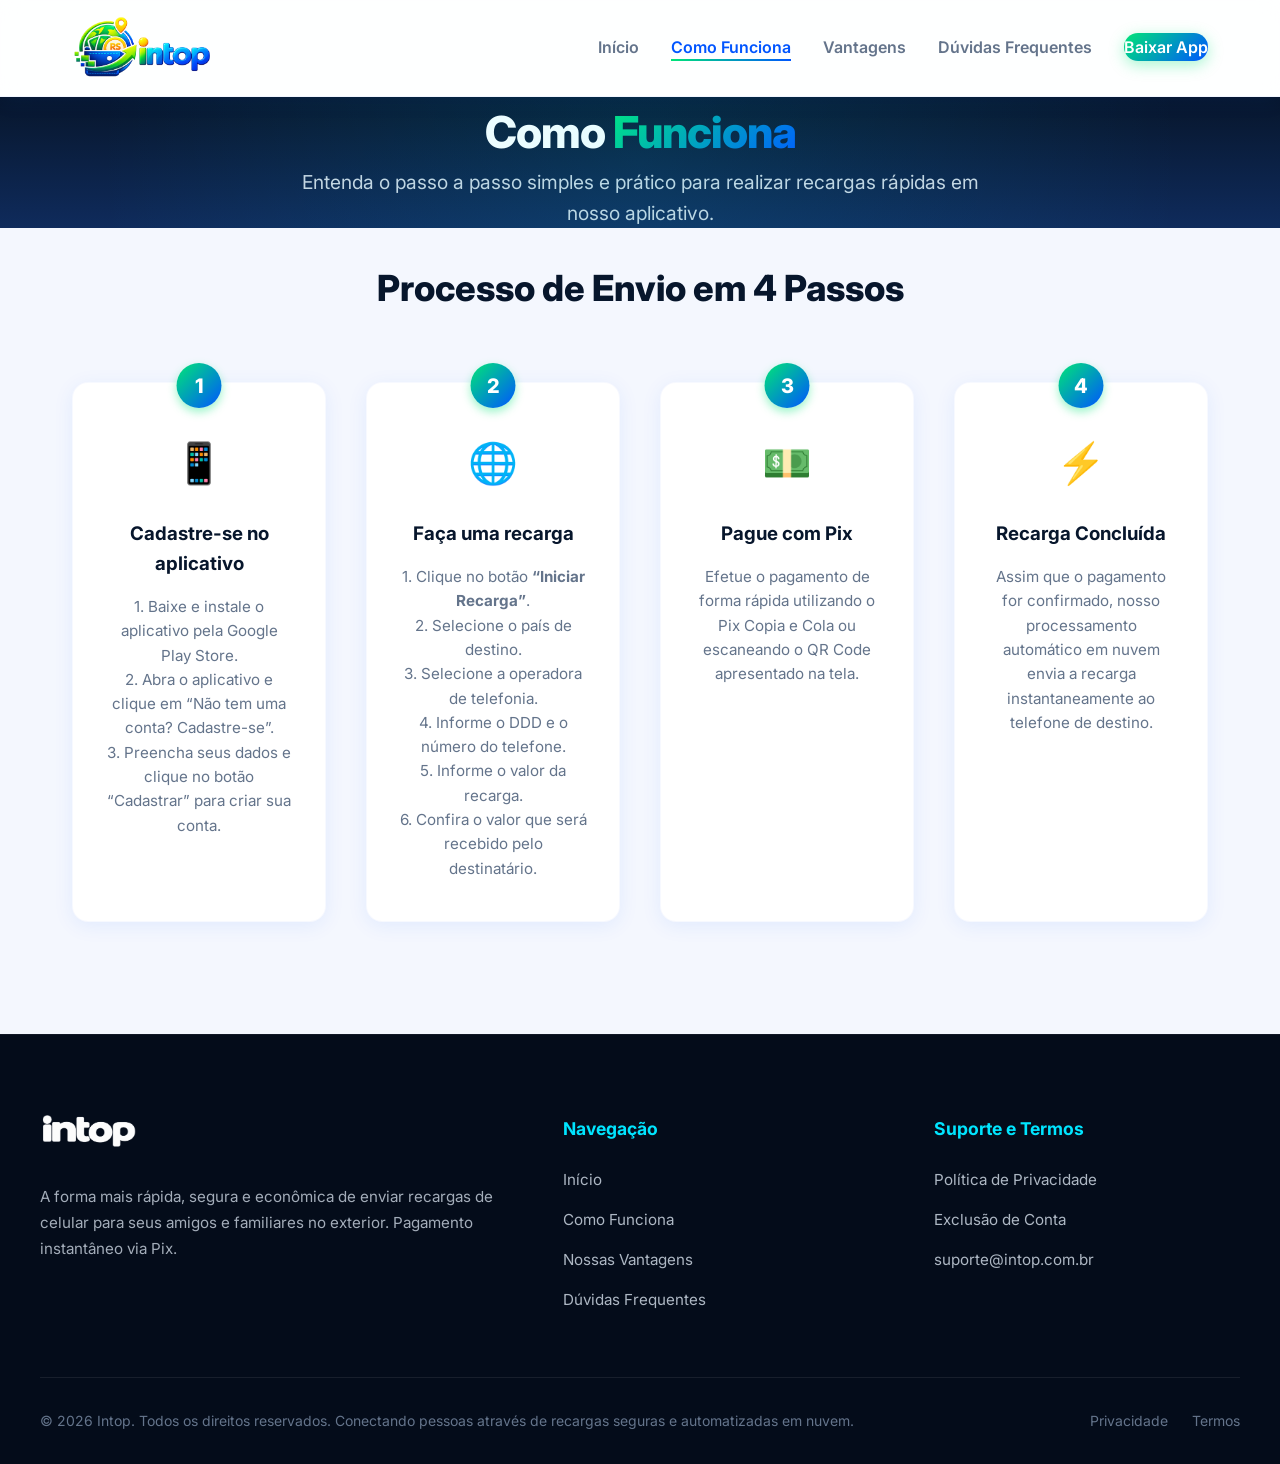
==== como-funciona.html @ 8383622d "Add files via upload" ====
<!DOCTYPE html>
<html lang="pt-BR">
<head>
    <meta charset="UTF-8">
    <meta name="viewport" content="width=device-width, initial-scale=1.0">
    <title>Intop - Como Funciona</title>
    <link rel="stylesheet" href="style.css">
    <!-- Fonts -->
    <link rel="preconnect" href="https://fonts.googleapis.com">
    <link rel="preconnect" href="https://fonts.gstatic.com" crossorigin>
    <link href="https://fonts.googleapis.com/css2?family=Inter:wght@400;500;600;700;800&display=swap" rel="stylesheet">
</head>
<body>
    <header>
        <nav class="nav-container">
            <a href="index.html" class="logo">
                <!-- Wordmark image template with text fallback -->
                <img src="logotxt.png" alt="Intop" class="logo-img" onerror="this.style.display='none'; this.nextElementSibling.style.display='inline-block';"><span class="logo-fallback" style="display:none;">Intop<span style="color:var(--accent-green);">.</span></span>
            </a>
            <ul class="nav-links">
                <li><a href="index.html">Início</a></li>
                <li><a href="como-funciona.html" class='active'>Como Funciona</a></li>
                <!--li><a href="simulador.html">Simulador</a></li-->
                <li><a href="vantagens.html">Vantagens</a></li>
                <li><a href="duvidas-frequentes.html">Dúvidas Frequentes</a></li>
                <li><a href="#baixar" class="btn-download">Baixar App</a></li>
            </ul>
            <button class="hamburger" aria-label="Menu">&#9776;</button>
        </nav>
        <!-- Mobile Nav Drawer -->
        <div class="mobile-nav">
            <div class="mobile-links">
                <a href="index.html">Início</a>
                <a href="como-funciona.html" class='active'>Como Funciona</a>
                <!--a href="simulador.html">Simulador</a-->
                <a href="vantagens.html">Vantagens</a>
                <a href="duvidas-frequentes.html">Dúvidas Frequentes</a>
                <a href="#baixar" class="btn-download" style="margin-top: 1rem;">Baixar App</a>
            </div>
        </div>
    </header>

    
    <!-- Page Banner -->
    <section class="page-banner">
        <h1>Como <span>Funciona</span></h1>
        <p>Entenda o passo a passo simples e prático para realizar recargas rápidas em nosso aplicativo.</p>
    </section>

    <!-- Steps Section -->
    <section class="section-container">
        <h2 style="text-align: center; font-size: 2.25rem; color: var(--dark); margin-bottom: 4rem; font-weight: 800;">Processo de Envio em 4 Passos</h2>
        <div class="steps-grid">
            
            <div class="step-card">
                <div class="step-num">1</div>
                <div class="step-icon">📱</div>
                <h3>Cadastre-se no aplicativo</h3>
                <p>1. Baixe e instale o aplicativo pela Google Play Store.<br>
                    2. Abra o aplicativo e clique em “Não tem uma conta? Cadastre-se”.<br>
                    3. Preencha seus dados e clique no botão “Cadastrar” para criar sua conta.
                    </p>
            </div>
            <div class="step-card">
                <div class="step-num">2</div>
                <div class="step-icon">🌐</div>
                <h3>Faça uma recarga</h3>
                <p>
                1. Clique no botão <strong>“Iniciar Recarga”</strong>.<br>
                2. Selecione o país de destino.<br>
                3. Selecione a operadora de telefonia.<br>
                4. Informe o DDD e o número do telefone.<br>
                5. Informe o valor da recarga.<br>
                6. Confira o valor que será recebido pelo destinatário.
                </p>

            </div>
            <div class="step-card">
                <div class="step-num">3</div>
                <div class="step-icon">💵</div>
                <h3>Pague com Pix</h3>
                <p>Efetue o pagamento de forma rápida utilizando o Pix Copia e Cola ou escaneando o QR Code apresentado na tela.</p>
            </div>
            <div class="step-card">
                <div class="step-num">4</div>
                <div class="step-icon">⚡</div>
                <h3>Recarga Concluída</h3>
                <p>Assim que o pagamento for confirmado, nosso processamento automático em nuvem envia a recarga instantaneamente ao telefone de destino.</p>
            </div>
        </div>
        
        <div style="text-align: center; margin-top: 5rem;">
            <!--a href="simulador.html" class="btn-primary">Faça uma Simulação Agora</a-->
        </div>
    </section>


    <!-- Footer -->
    <footer>
        <div class="footer-container">
            <div class="footer-about">
                <h3>
                    <img src="logo-text.png" alt="Intop" class="logo-img" style="height: 32px; filter: brightness(0) invert(1);" onerror="this.style.display='none'; this.nextElementSibling.style.display='inline-block';"><span class="logo-fallback" style="display:none;">Intop<span style="color:var(--accent-green);">.</span></span>
                </h3>
                <p>A forma mais rápida, segura e econômica de enviar recargas de celular para seus amigos e familiares no exterior. Pagamento instantâneo via Pix.</p>
            </div>
            <div class="footer-links">
                <h4>Navegação</h4>
                <ul>
                    <li><a href="index.html">Início</a></li>
                    <li><a href="como-funciona.html">Como Funciona</a></li>
                    <!--li><a href="simulador.html">Simulador de Recargas</a></li-->
                    <li><a href="vantagens.html">Nossas Vantagens</a></li>
                    <li><a href="duvidas-frequentes.html">Dúvidas Frequentes</a></li>
                </ul>
            </div>
            <div class="footer-links">
                <h4>Suporte e Termos</h4>
                <ul>
                    <li><a href="https://admin.intop.com.br/privacy.html" target="_blank">Política de Privacidade</a></li>
                    <li><a href="https://admin.intop.com.br/delete-account.html" target="_blank">Exclusão de Conta</a></li>
                    <li><a href="mailto:suporte@intop.com.br">suporte@intop.com.br</a></li>
                </ul>
            </div>
        </div>
        <div class="footer-bottom">
            <p>&copy; 2026 Intop. Todos os direitos reservados. Conectando pessoas através de recargas seguras e automatizadas em nuvem.</p>
            <div class="footer-bottom-links">
                <a href="https://admin.intop.com.br/privacy.html" target="_blank">Privacidade</a>
                <a href="https://admin.intop.com.br/delete-account.html" target="_blank">Termos</a>
            </div>
        </div>
    </footer>
    <script src="script.js"></script>
</body>
</html>
---- style.css ----
/* CSS Reset and Variables */
:root {
    /* Brand Official Colors from Logo & Wordmark */
    --primary-blue: #0055FF;         /* Royal Blue from logo text */
    --accent-cyan: #00E5FF;          /* Bright Cyan/Teal from logo text */
    --accent-green: #00E676;         /* Lime Green from logo text and icon */
    --accent-gold: #FFD600;          /* Yellow from coin/pin */
    
    --primary: var(--primary-blue);
    --primary-light: #2979FF;
    --accent: var(--accent-green);
    --accent-hover: #00c853;
    
    --dark: #07162c;                 /* Deep Navy/Black from logo dark parts */
    --light: #f4f7fe;                /* Fresh light ice-blue background */
    --white: #ffffff;
    --gray: #64748b;
    --gray-light: #cbd5e1;
    
    /* Dynamic Gradients */
    --gradient-brand: linear-gradient(135deg, var(--accent-green) 0%, var(--primary-blue) 100%);
    --gradient-blue: linear-gradient(135deg, var(--primary-blue) 0%, #0091ff 100%);
    --gradient-green: linear-gradient(135deg, var(--accent-green) 0%, #00b0ff 100%);
    --gradient-dark: linear-gradient(180deg, #07162c 0%, #0f2b5c 100%);
    --gradient-glow: 0 0 20px rgba(0, 230, 118, 0.4);
    
    --font-sans: 'Inter', -apple-system, BlinkMacSystemFont, "Segoe UI", Roboto, sans-serif;
    --transition: all 0.3s cubic-bezier(0.4, 0, 0.2, 1);
    --shadow: 0 4px 20px rgba(0, 85, 255, 0.08);
    --shadow-lg: 0 10px 30px rgba(0, 85, 255, 0.15);
    --border-radius: 16px;
}

* {
    margin: 0;
    padding: 0;
    box-sizing: border-box;
}

body {
    font-family: var(--font-sans);
    background-color: var(--light);
    color: var(--dark);
    line-height: 1.6;
    overflow-x: hidden;
}

a {
    text-decoration: none;
    color: inherit;
}

ul {
    list-style: none;
}

/* Header & Navigation */
header {
    background-color: rgba(255, 255, 255, 0.9);
    backdrop-filter: blur(10px);
    box-shadow: var(--shadow);
    position: sticky;
    top: 0;
    z-index: 1000;
    border-bottom: 1px solid rgba(0, 85, 255, 0.05);
}

.nav-container {
    max-width: 1200px;
    margin: 0 auto;
    padding: 0.8rem 2rem;
    display: flex;
    justify-content: space-between;
    align-items: center;
}

.logo {
    font-size: 1.85rem;
    font-weight: 800;
    color: var(--primary-blue);
    display: flex;
    align-items: center;
    gap: 0;
    text-shadow: 1px 1px 0px rgba(255,255,255,0.8);
}

.logo-img {
    height: 70px;
    width: auto;
    object-fit: contain;
}

.logo-img-fone {
    height: 70px;
    width: auto;
    object-fit: contain;
}

.logo-fallback {
    font-weight: 800;
}

.nav-links {
    display: flex;
    align-items: center;
    gap: 2rem;
}

.nav-links a {
    font-weight: 600;
    color: var(--gray);
    transition: var(--transition);
    position: relative;
    padding: 0.25rem 0;
}

.nav-links a::after {
    content: '';
    position: absolute;
    bottom: 0;
    left: 0;
    width: 0;
    height: 2px;
    background: var(--gradient-brand);
    transition: var(--transition);
}

.nav-links a:hover::after, .nav-links a.active::after {
    width: 100%;
}

.nav-links a:hover, .nav-links a.active {
    color: var(--primary-blue);
}

.btn-download {
    background: var(--gradient-brand);
    color: var(--white) !important;
    padding: 0.7rem 1.8rem;
    border-radius: 9999px;
    font-weight: 700;
    box-shadow: 0 4px 15px rgba(0, 230, 118, 0.35);
    transition: var(--transition);
}

.btn-download:hover {
    transform: translateY(-2px);
    box-shadow: 0 6px 20px rgba(0, 230, 118, 0.5);
}

.hamburger {
    display: none;
    font-size: 1.5rem;
    background: none;
    border: none;
    color: var(--dark);
    cursor: pointer;
}

/* Mobile Nav Drawer */
.mobile-nav {
    display: none;
    background-color: var(--white);
    border-top: 1px solid var(--gray-light);
    padding: 1.5rem;
    position: absolute;
    width: 100%;
    left: 0;
    box-shadow: var(--shadow-lg);
}

.mobile-links {
    display: flex;
    flex-direction: column;
    gap: 1.25rem;
}

.mobile-links a {
    font-weight: 600;
    color: var(--gray);
}

.mobile-links a.active {
    color: var(--primary-blue);
}

/* Page Banner (Multi-page header) */
.page-banner {
    background: var(--gradient-dark);
    color: var(--white);
    text-align: center;
    padding: 0rem 1rem;
    position: relative;
    overflow: hidden;
}

.page-banner::before {
    content: '';
    position: absolute;
    top: -50%;
    left: -20%;
    width: 140%;
    height: 200%;
    background: radial-gradient(circle, rgba(0,229,255,0.1) 0%, transparent 60%);
    pointer-events: none;
}

.page-banner h1 {
    font-size: 2.75rem;
    font-weight: 800;
    margin-bottom: ;
    letter-spacing: -1px;
}

.page-banner h1 span {
    background: var(--gradient-brand);
    -webkit-background-clip: text;
    -webkit-text-fill-color: transparent;
}

.page-banner p {
    font-size: 1.2rem;
    color: var(--gray-light);
    max-width: 700px;
    margin: 0 auto;
}

/* Section Container */
.section-container {
    max-width: 1200px;
    margin: 0 auto;
    padding: 2rem 2rem;
}

/* Hero Section */
.hero {
    display: grid;
    grid-template-columns: 1.2fr 0.8fr;
    gap: 4rem;
    align-items: center;
    min-height: calc(100vh - 80px);
}

.hero-text h1 {
    font-size: 3.5rem;
    font-weight: 800;
    line-height: 1.15;
    color: var(--dark);
    margin-bottom: 1.5rem;
    letter-spacing: -1.5px;
}

.hero-text h1 span {
    background: var(--gradient-brand);
    -webkit-background-clip: text;
    -webkit-text-fill-color: transparent;
}

.hero-text p {
    font-size: 1.2rem;
    color: var(--gray);
    margin-bottom: 2.5rem;
    max-width: 580px;
}

.hero-buttons {
    display: flex;
    gap: 1.5rem;
    flex-wrap: wrap;
}

.btn-store {
    background-color: var(--dark);
    color: var(--white);
    padding: 0.8rem 1.8rem;
    border-radius: var(--border-radius);
    display: flex;
    align-items: center;
    gap: 1rem;
    font-weight: 600;
    font-size: 1rem;
    transition: var(--transition);
    border: 1px solid rgba(255, 255, 255, 0.1);
    box-shadow: var(--shadow);
}

.btn-store:hover {
    transform: translateY(-3px);
    box-shadow: var(--shadow-lg);
    background-color: #12213d;
}

.btn-store svg {
    width: 28px;
    height: 28px;
}

/* Animated Floating Hero Image Container */
.hero-image {
    display: flex;
    justify-content: center;
    align-items: center;
    position: relative;
}

.hero-logo-container {
    position: absolute;
    width: 280px;
    height: 280px;
    z-index: 1;
    display: flex;
    align-items: center;
    justify-content: center;
}

.hero-logo-img {
    max-width: 100%;
    height: auto;
    filter: drop-shadow(0 15px 30px rgba(0, 85, 255, 0.25));
    animation: float 6s ease-in-out infinite;
}

.phone-mockup {
    background-color: var(--dark);
    width: 320px;
    height: 640px;
    border-radius: 40px;
    padding: 12px;
    box-shadow: 0 25px 50px -12px rgba(0, 0, 0, 0.4);
    border: 4px solid #1e293b;
    position: relative;
    z-index: 2;
    opacity: 0.95;
    background: linear-gradient(135deg, #0e1d35 0%, #071122 100%);
}

@keyframes float {
    0%, 100% { transform: translateY(0px) rotate(0deg); }
    50% { transform: translateY(-12px) rotate(1deg); }
}

.phone-screen {
    background-color: #0b1528;
    width: 100%;
    height: 100%;
    border-radius: 32px;
    overflow: hidden;
    display: flex;
    flex-direction: column;
    border: 1px solid rgba(255, 255, 255, 0.05);
}

.phone-header {
    background: var(--gradient-brand);
    color: var(--white);
    padding: 1.5rem 1rem 1rem;
    text-align: center;
    font-weight: 800;
    font-size: 1.25rem;
    letter-spacing: -0.5px;
}

.phone-content {
    padding: 1.5rem;
    flex-grow: 1;
    display: flex;
    flex-direction: column;
    gap: 1.25rem;
    justify-content: center;
}

.mockup-card {
    background-color: rgba(255, 255, 255, 0.05);
    border: 1px solid rgba(255, 255, 255, 0.08);
    border-radius: 12px;
    padding: 1rem;
}

.mockup-title {
    font-size: 0.65rem;
    color: var(--accent-cyan);
    font-weight: 700;
    letter-spacing: 1px;
    margin-bottom: 0.4rem;
}

.mockup-input {
    height: 35px;
    border-radius: 8px;
    background-color: rgba(0, 0, 0, 0.2);
    border: 1px solid rgba(255, 255, 255, 0.05);
}

.mockup-button {
    background: var(--gradient-brand);
    color: var(--white);
    text-align: center;
    padding: 0.85rem;
    border-radius: 12px;
    font-weight: 700;
    font-size: 0.9rem;
    margin-top: 1rem;
    box-shadow: 0 4px 15px rgba(0, 230, 118, 0.3);
}

/* Steps Grid (Como Funciona) */
.steps-grid {
    display: grid;
    grid-template-columns: repeat(auto-fit, minmax(240px, 1fr));
    gap: 2.5rem;
}

.step-card {
    background: var(--white);
    padding: 3rem 2rem 2.5rem;
    border-radius: var(--border-radius);
    box-shadow: var(--shadow);
    text-align: center;
    position: relative;
    border: 1px solid rgba(0, 85, 255, 0.03);
    transition: var(--transition);
}

.step-card:hover {
    transform: translateY(-5px);
    box-shadow: var(--shadow-lg);
    border-color: rgba(0, 85, 255, 0.1);
}

.step-num {
    position: absolute;
    top: -20px;
    left: 50%;
    transform: translateX(-50%);
    background: var(--gradient-brand);
    color: var(--white);
    width: 45px;
    height: 45px;
    border-radius: 50%;
    display: flex;
    align-items: center;
    justify-content: center;
    font-size: 1.25rem;
    font-weight: 800;
    box-shadow: 0 4px 10px rgba(0, 230, 118, 0.4);
}

.step-icon {
    font-size: 2.5rem;
    margin-bottom: 1.5rem;
}

.step-card h3 {
    margin-bottom: 1rem;
    color: var(--dark);
    font-weight: 700;
}

.step-card p {
    color: var(--gray);
    font-size: 0.95rem;
}

/* Simulator Styles */
.simulator-wrapper {
    max-width: 600px;
    margin: 0 auto;
    background: var(--white);
    padding: 3.5rem 2.5rem;
    border-radius: var(--border-radius);
    box-shadow: var(--shadow-lg);
    border: 1px solid rgba(0, 85, 255, 0.05);
}

.form-group {
    margin-bottom: 2rem;
}

.form-group label {
    display: block;
    font-weight: 700;
    margin-bottom: 0.75rem;
    color: var(--dark);
    font-size: 0.95rem;
}

.form-control {
    width: 100%;
    padding: 0.9rem 1.2rem;
    border: 2px solid var(--gray-light);
    border-radius: 12px;
    font-family: inherit;
    font-size: 1rem;
    font-weight: 600;
    color: var(--dark);
    transition: var(--transition);
    background-color: #fafbfc;
}

.form-control:focus {
    outline: none;
    border-color: var(--primary-blue);
    background-color: var(--white);
}

.range-container {
    display: flex;
    align-items: center;
    gap: 1.5rem;
}

.range-slider {
    flex-grow: 1;
    height: 8px;
    -webkit-appearance: none;
    appearance: none;
    background: var(--gray-light);
    border-radius: 9999px;
    outline: none;
}

.range-slider::-webkit-slider-thumb {
    -webkit-appearance: none;
    appearance: none;
    width: 24px;
    height: 24px;
    border-radius: 50%;
    background: var(--gradient-brand);
    cursor: pointer;
    box-shadow: 0 3px 8px rgba(0, 230, 118, 0.4);
    transition: var(--transition);
}

.range-slider::-webkit-slider-thumb:hover {
    transform: scale(1.15);
}

.range-val {
    font-size: 1.25rem;
    font-weight: 800;
    color: var(--primary-blue);
    min-width: 110px;
    text-align: right;
}

.result-card {
    background: var(--gradient-dark);
    color: var(--white);
    padding: 2.2rem;
    border-radius: 16px;
    text-align: center;
    margin: 2.5rem 0;
    box-shadow: 0 10px 25px rgba(7, 22, 44, 0.25);
    border: 1px solid rgba(255, 255, 255, 0.05);
    position: relative;
    overflow: hidden;
}

.result-card::before {
    content: '';
    position: absolute;
    top: 0;
    left: 0;
    width: 100%;
    height: 4px;
    background: var(--gradient-brand);
}

.result-label {
    font-size: 0.9rem;
    color: var(--accent-cyan);
    font-weight: 700;
    text-transform: uppercase;
    letter-spacing: 1.5px;
    margin-bottom: 0.5rem;
}

.result-value {
    font-size: 3.5rem;
    font-weight: 900;
    line-height: 1;
    margin-bottom: 0.25rem;
    background: var(--gradient-brand);
    -webkit-background-clip: text;
    -webkit-text-fill-color: transparent;
    display: inline-block;
}

.result-currency {
    font-size: 1.25rem;
    font-weight: 800;
    color: var(--white);
}

/* Advantages Section */
.advantages-grid {
    display: grid;
    grid-template-columns: repeat(auto-fit, minmax(320px, 1fr));
    gap: 2.5rem;
}

.advantage-card {
    background: var(--white);
    padding: 2.5rem;
    border-radius: var(--border-radius);
    box-shadow: var(--shadow);
    display: flex;
    gap: 1.5rem;
    border: 1px solid rgba(0, 85, 255, 0.02);
    transition: var(--transition);
}

.advantage-card:hover {
    transform: translateY(-5px);
    box-shadow: var(--shadow-lg);
    border-color: rgba(0, 85, 255, 0.08);
}

.advantage-icon-box {
    background: var(--gradient-brand);
    color: var(--white);
    width: 60px;
    height: 60px;
    border-radius: 16px;
    display: flex;
    align-items: center;
    justify-content: center;
    font-size: 1.75rem;
    flex-shrink: 0;
    box-shadow: 0 4px 12px rgba(0, 230, 118, 0.3);
}

.advantage-info h3 {
    margin-bottom: 0.75rem;
    color: var(--dark);
    font-weight: 700;
    font-size: 1.2rem;
}

.advantage-info p {
    color: var(--gray);
    font-size: 0.95rem;
}

/* FAQ Accordion Styles */
.faq-wrapper {
    max-width: 800px;
    margin: 0 auto;
    display: flex;
    flex-direction: column;
    gap: 1.25rem;
}

.faq-item {
    background: var(--white);
    border-radius: var(--border-radius);
    box-shadow: var(--shadow);
    overflow: hidden;
    border: 1px solid rgba(0, 85, 255, 0.02);
    transition: var(--transition);
}

.faq-item:hover {
    border-color: rgba(0, 85, 255, 0.08);
}

.faq-header {
    padding: 1.5rem 2rem;
    display: flex;
    justify-content: space-between;
    align-items: center;
    cursor: pointer;
    font-weight: 700;
    color: var(--dark);
    font-size: 1.1rem;
    transition: var(--transition);
}

.faq-icon {
    font-size: 1.25rem;
    color: var(--primary-blue);
    font-weight: 800;
    transition: var(--transition);
}

.faq-body {
    max-height: 0;
    overflow: hidden;
    transition: max-height 0.3s cubic-bezier(0, 1, 0, 1);
    padding: 0 2rem;
    color: var(--gray);
    font-size: 0.975rem;
}

.faq-item.active {
    border-color: rgba(0, 85, 255, 0.15);
}

.faq-item.active .faq-header {
    color: var(--primary-blue);
}

.faq-item.active .faq-icon {
    transform: rotate(45deg);
    color: var(--accent-green);
}

.faq-item.active .faq-body {
    max-height: 1000px;
    padding-bottom: 1.5rem;
    transition: max-height 0.3s cubic-bezier(1, 0, 1, 0);
}

/* Call To Action (App CTA) */
.cta-section {
    background: var(--gradient-dark);
    color: var(--white);
    text-align: center;
    padding: 1rem 2rem;
    position: relative;
    overflow: hidden;
}

.cta-section::before {
    content: '';
    position: absolute;
    width: 300px;
    height: 300px;
    background: radial-gradient(circle, rgba(0, 230, 118, 0.15) 0%, transparent 70%);
    bottom: -100px;
    right: -50px;
    pointer-events: none;
}

.cta-section h2 {
    font-size: 2.5rem;
    font-weight: 800;
    margin-bottom: 1.2rem;
    letter-spacing: -1px;
}

.cta-section p {
    font-size: 1.15rem;
    color: var(--gray-light);
    max-width: 600px;
    margin: 0 auto 3rem;
}

/* Footer Section */
footer {
    background-color: #040c1a;
    color: var(--white);
    padding: 5rem 2rem 2rem;
    border-top: 1px solid rgba(255, 255, 255, 0.05);
}

.footer-container {
    max-width: 1200px;
    margin: 0 auto;
    display: grid;
    grid-template-columns: 1.5fr 1fr 1fr;
    gap: 4rem;
}

.footer-about h3 {
    font-size: 1.75rem;
    font-weight: 800;
    margin-bottom: 1.5rem;
    background: var(--gradient-brand);
    -webkit-background-clip: text;
    -webkit-text-fill-color: transparent;
}

.footer-about p {
    color: var(--gray-light);
    font-size: 0.95rem;
    line-height: 1.7;
    opacity: 0.8;
}

.footer-links h4 {
    font-size: 1.1rem;
    font-weight: 700;
    margin-bottom: 1.5rem;
    color: var(--accent-cyan);
}

.footer-links ul {
    display: flex;
    flex-direction: column;
    gap: 0.9rem;
}

.footer-links a {
    color: var(--gray-light);
    font-size: 0.95rem;
    transition: var(--transition);
    opacity: 0.85;
}

.footer-links a:hover {
    color: var(--accent-green);
    opacity: 1;
    padding-left: 5px;
}

.footer-bottom {
    max-width: 1200px;
    margin: 4rem auto 0;
    padding-top: 2rem;
    border-top: 1px solid rgba(255, 255, 255, 0.08);
    display: flex;
    justify-content: space-between;
    align-items: center;
    flex-wrap: wrap;
    gap: 1.5rem;
    color: var(--gray);
    font-size: 0.875rem;
}

.footer-bottom-links {
    display: flex;
    gap: 1.5rem;
}

.footer-bottom-links a {
    color: var(--gray);
    transition: var(--transition);
}

.footer-bottom-links a:hover {
    color: var(--accent-green);
}

.btn-primary {
    background: var(--gradient-brand);
    color: var(--white);
    padding: 1rem 2.5rem;
    border-radius: 9999px;
    font-weight: 700;
    display: inline-block;
    box-shadow: 0 4px 15px rgba(0, 230, 118, 0.35);
    transition: var(--transition);
}

.btn-primary:hover {
    transform: translateY(-2px);
    box-shadow: 0 6px 22px rgba(0, 230, 118, 0.5);
}

/* Responsive Breakpoints */
@media (max-width: 968px) {
    .hero {
        grid-template-columns: 1fr;
        text-align: center;
        gap: 3rem;
        padding-top: 3rem;
    }
    
    .hero-text h1 {
        font-size: 2.75rem;
    }
    
    .hero-text p {
        margin: 0 auto 2.5rem;
    }
    
    .hero-buttons {
        justify-content: center;
    }
    
    .footer-container {
        grid-template-columns: 1fr;
        gap: 2.5rem;
    }
}

@media (max-width: 768px) {
    .nav-links {
        display: none;
    }
    
    .hamburger {
        display: block;
    }
    
    .page-banner h1 {
        font-size: 2rem;
    }
    
    .simulator-wrapper {
        padding: 2rem 1.5rem;
    }
}
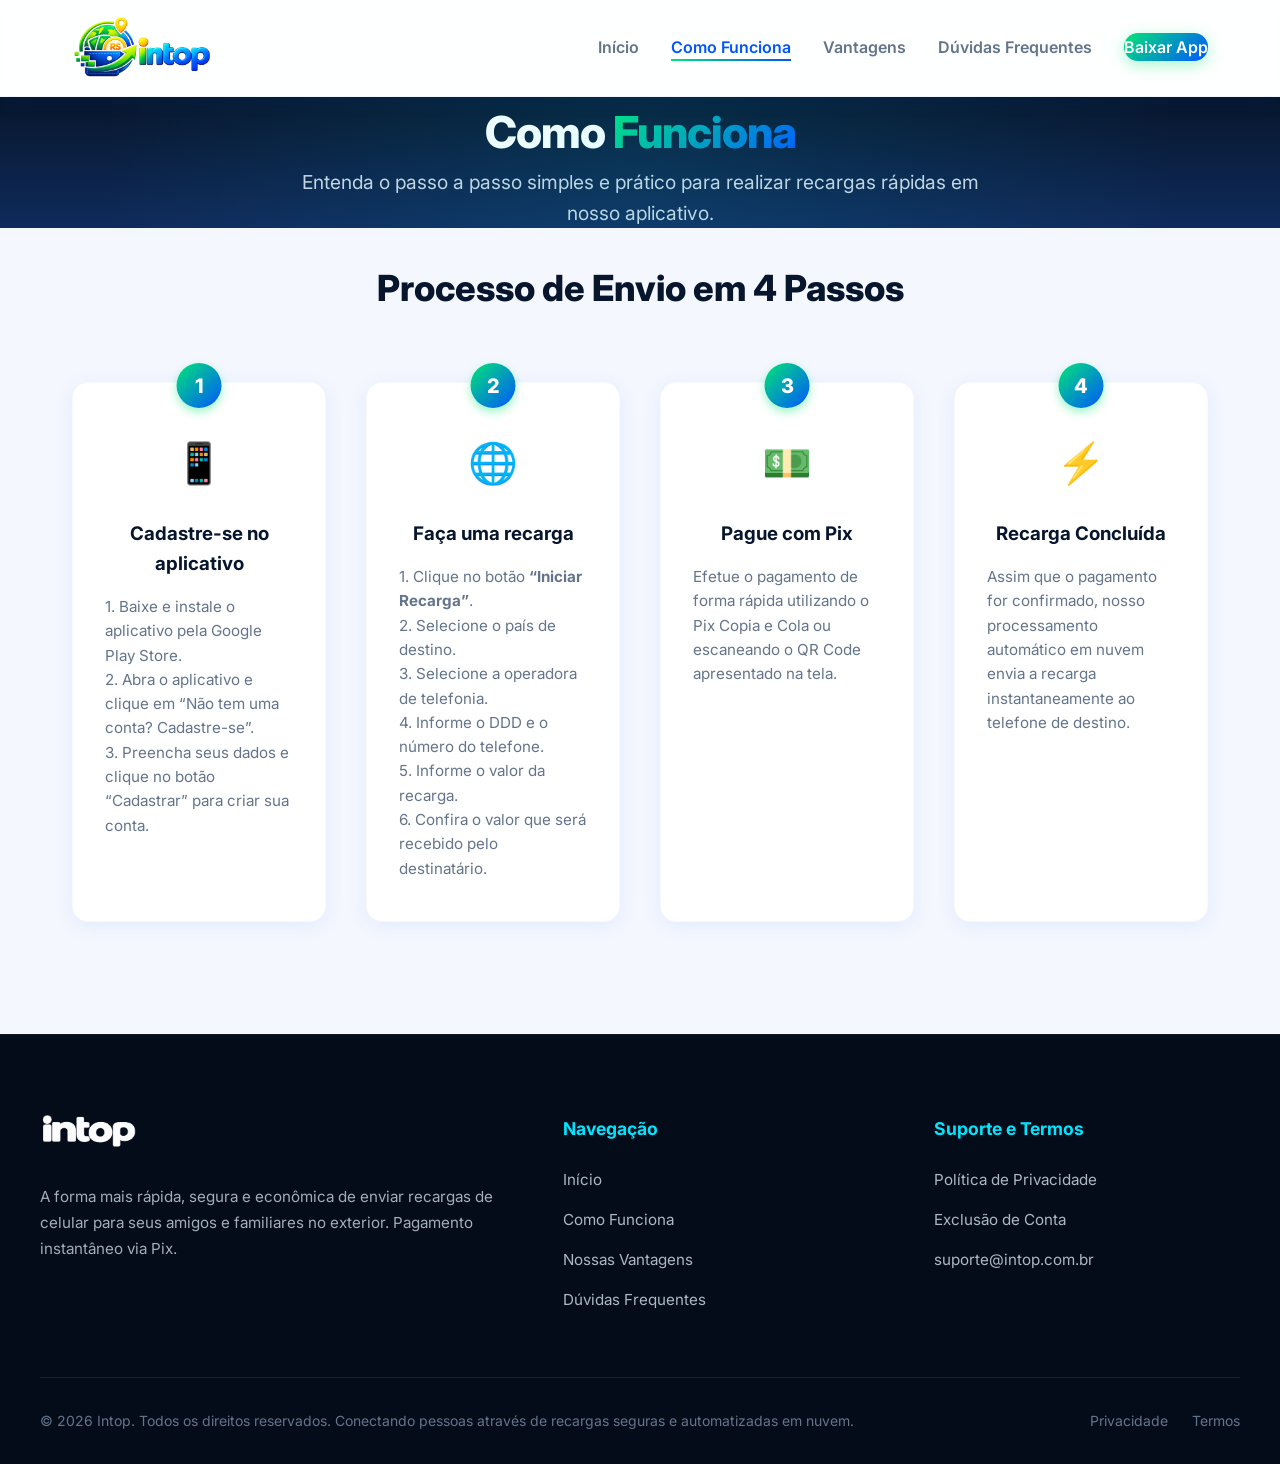
==== commit d28c7808: "Add files via upload" ====
--- a/como-funciona.html
+++ b/como-funciona.html
@@ -56,7 +56,7 @@
                 <div class="step-num">1</div>
                 <div class="step-icon">📱</div>
                 <h3>Cadastre-se no aplicativo</h3>
-                <p>1. Baixe e instale o aplicativo pela Google Play Store.<br>
+                <p style="text-align: left;">1. Baixe e instale o aplicativo pela Google Play Store.<br>
                     2. Abra o aplicativo e clique em “Não tem uma conta? Cadastre-se”.<br>
                     3. Preencha seus dados e clique no botão “Cadastrar” para criar sua conta.
                     </p>
@@ -65,7 +65,7 @@
                 <div class="step-num">2</div>
                 <div class="step-icon">🌐</div>
                 <h3>Faça uma recarga</h3>
-                <p>
+                <p style="text-align: left;">
                 1. Clique no botão <strong>“Iniciar Recarga”</strong>.<br>
                 2. Selecione o país de destino.<br>
                 3. Selecione a operadora de telefonia.<br>
@@ -79,13 +79,13 @@
                 <div class="step-num">3</div>
                 <div class="step-icon">💵</div>
                 <h3>Pague com Pix</h3>
-                <p>Efetue o pagamento de forma rápida utilizando o Pix Copia e Cola ou escaneando o QR Code apresentado na tela.</p>
+                <p style="text-align: left;">Efetue o pagamento de forma rápida utilizando o Pix Copia e Cola ou escaneando o QR Code apresentado na tela.</p>
             </div>
             <div class="step-card">
                 <div class="step-num">4</div>
                 <div class="step-icon">⚡</div>
                 <h3>Recarga Concluída</h3>
-                <p>Assim que o pagamento for confirmado, nosso processamento automático em nuvem envia a recarga instantaneamente ao telefone de destino.</p>
+                <p style="text-align: left;">Assim que o pagamento for confirmado, nosso processamento automático em nuvem envia a recarga instantaneamente ao telefone de destino.</p>
             </div>
         </div>
         
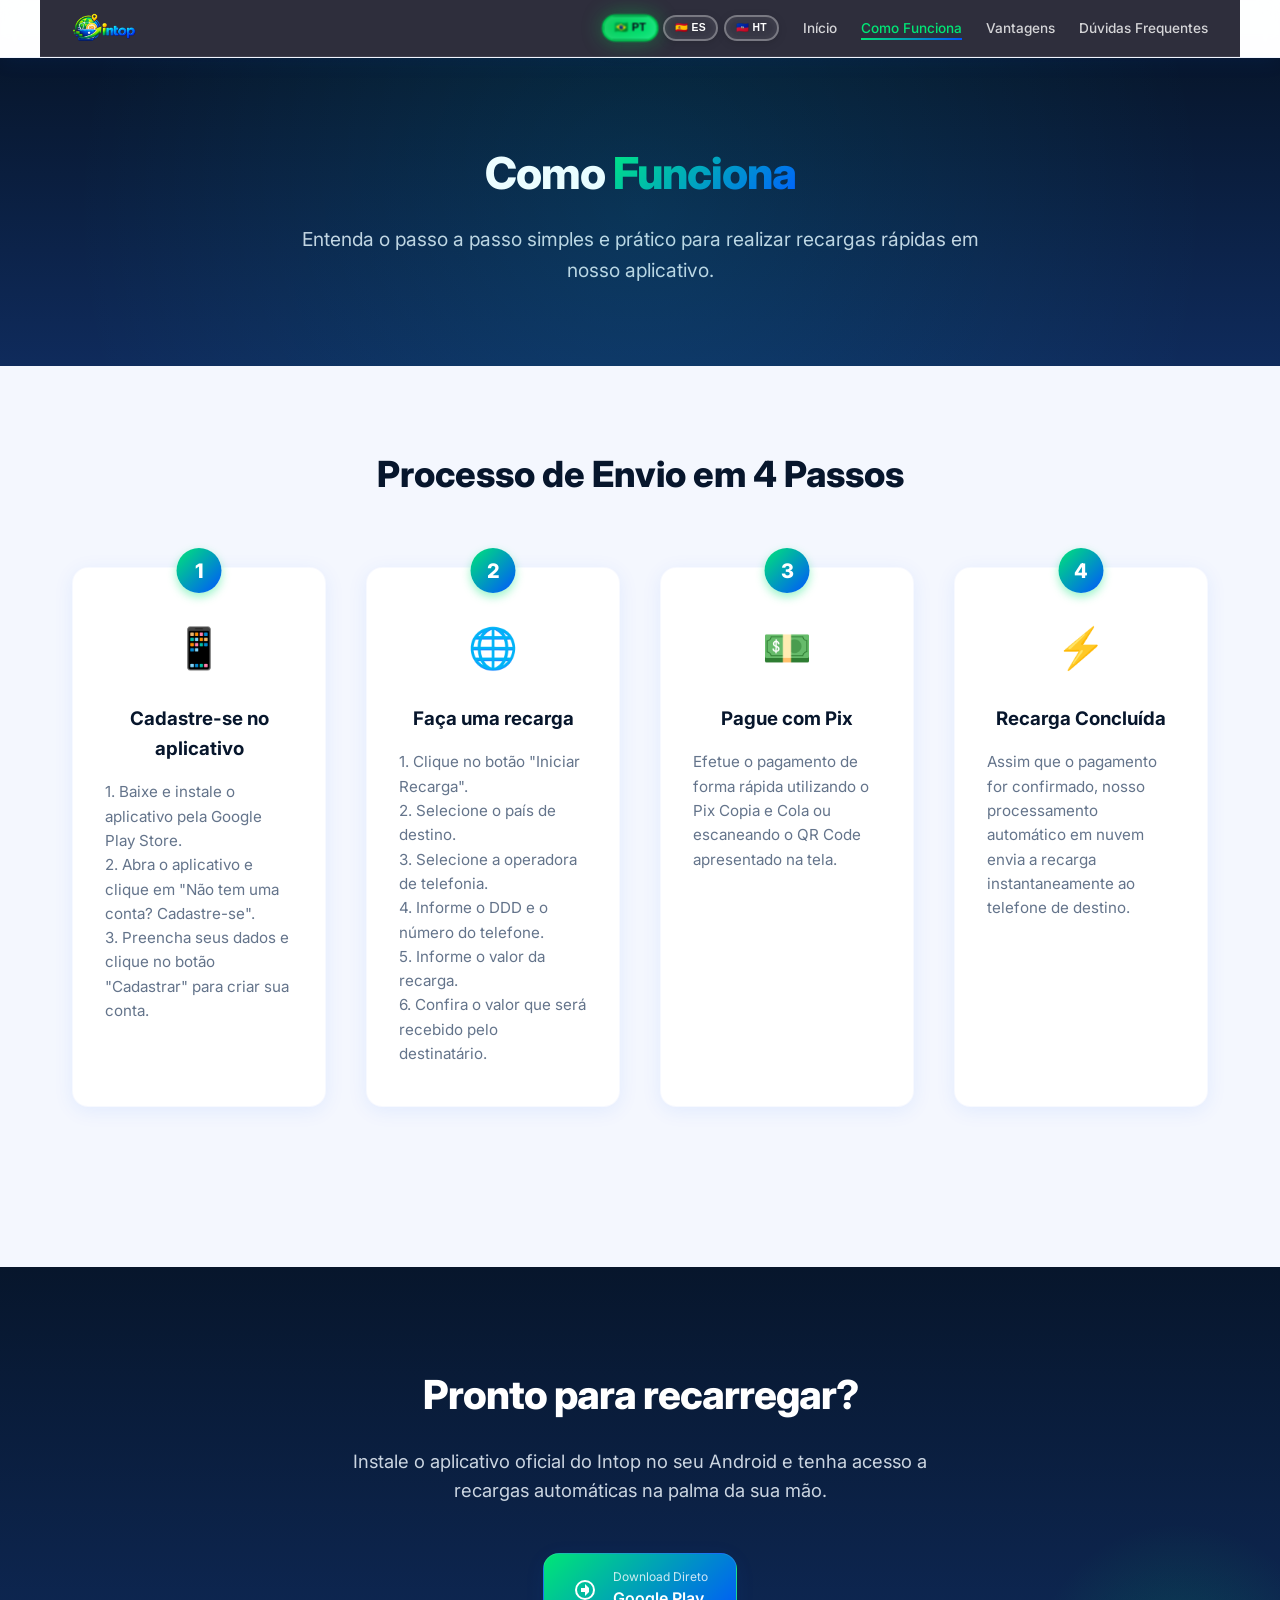
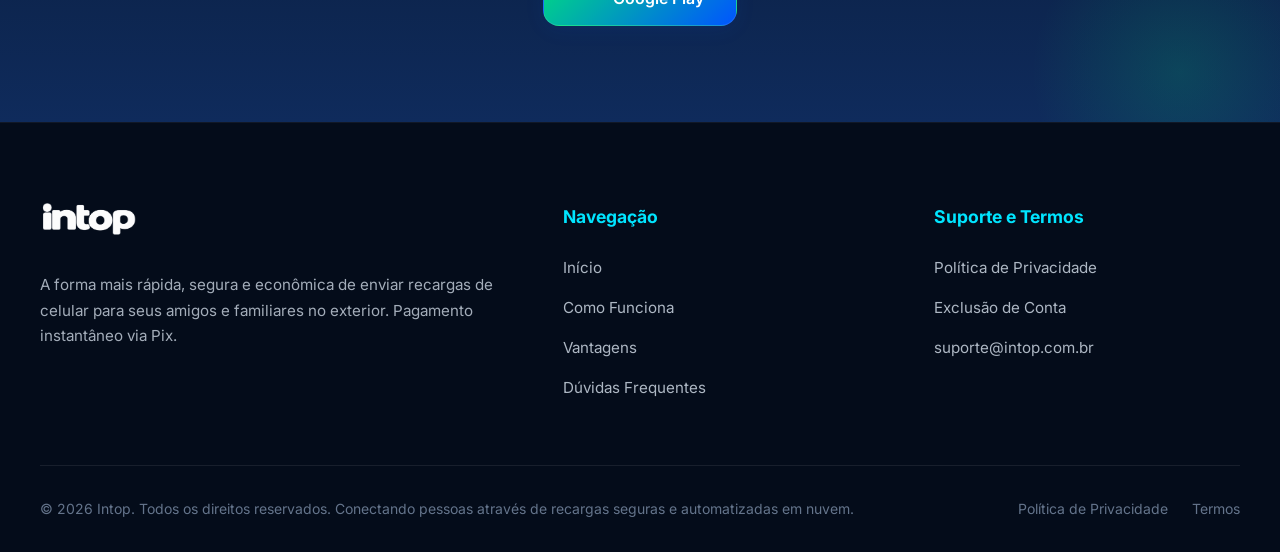
==== commit 7f16dc6e: "Add files via upload" ====
--- a/como-funciona.html
+++ b/como-funciona.html
@@ -9,83 +9,329 @@
     <link rel="preconnect" href="https://fonts.googleapis.com">
     <link rel="preconnect" href="https://fonts.gstatic.com" crossorigin>
     <link href="https://fonts.googleapis.com/css2?family=Inter:wght@400;500;600;700;800&display=swap" rel="stylesheet">
+    <style>
+        /* ===== LANGUAGE SWITCHER - TOUJOURS VISIBLE ===== */
+        .lang-switcher {
+            display: flex;
+            gap: 6px;
+            align-items: center;
+            flex-shrink: 0;
+            margin-right: 0.5rem;
+        }
+
+        .lang-btn {
+            background: rgba(255, 255, 255, 0.15);
+            border: 2px solid rgba(255, 255, 255, 0.3);
+            color: #ffffff;
+            font-size: 0.65rem;
+            font-weight: 700;
+            padding: 5px 10px;
+            border-radius: 25px;
+            cursor: pointer;
+            transition: all 0.25s ease;
+            text-transform: uppercase;
+            letter-spacing: 0.3px;
+            backdrop-filter: blur(8px);
+            box-shadow: 0 2px 8px rgba(0, 0, 0, 0.15);
+            min-width: 38px;
+            text-align: center;
+            line-height: 1.2;
+        }
+
+        .lang-btn:hover {
+            background: rgba(255, 255, 255, 0.25);
+            border-color: rgba(255, 255, 255, 0.5);
+            transform: scale(1.05);
+            box-shadow: 0 4px 16px rgba(0, 0, 0, 0.25);
+        }
+
+        .lang-btn.active {
+            background: linear-gradient(135deg, #00c853, #00e676);
+            border-color: #00c853;
+            color: #0a0a1a;
+            box-shadow: 0 0 20px rgba(0, 200, 80, 0.4), inset 0 0 12px rgba(255, 255, 255, 0.2);
+            transform: scale(1.05);
+            font-weight: 800;
+        }
+
+        .lang-btn.active:hover {
+            transform: scale(1.08);
+            box-shadow: 0 0 28px rgba(0, 200, 80, 0.5);
+        }
+
+        /* ===== NAVIGATION STRUCTURE ===== */
+        .nav-container {
+            display: flex;
+            align-items: center;
+            justify-content: space-between;
+            padding: 0.75rem 2rem;
+            background: rgba(10, 10, 26, 0.85);
+            backdrop-filter: blur(12px);
+            border-bottom: 1px solid rgba(255, 255, 255, 0.08);
+            position: relative;
+            z-index: 100;
+            gap: 0.5rem;
+        }
+
+        .logo {
+            flex-shrink: 0;
+            margin-right: 0.5rem;
+        }
+
+        .logo img {
+            height: 32px;
+        }
+
+        /* Groupe: boutons langue + liens nav */
+        .nav-right {
+            display: flex;
+            align-items: center;
+            gap: 1rem;
+            flex: 1;
+            justify-content: flex-end;
+        }
+
+        .nav-links {
+            display: flex;
+            list-style: none;
+            gap: 1.5rem;
+            margin: 0;
+            padding: 0;
+            align-items: center;
+        }
+
+        .nav-links li a {
+            color: rgba(255, 255, 255, 0.8);
+            text-decoration: none;
+            font-size: 0.85rem;
+            font-weight: 500;
+            transition: color 0.3s ease;
+            white-space: nowrap;
+        }
+
+        .nav-links li a:hover,
+        .nav-links li a.active {
+            color: #00e676;
+        }
+
+        .btn-download {
+            background: linear-gradient(135deg, #00c853, #00e676);
+            color: #0a0a1a !important;
+            padding: 0.4rem 1.2rem;
+            border-radius: 25px;
+            font-weight: 700 !important;
+            font-size: 0.8rem;
+            transition: all 0.3s ease;
+            box-shadow: 0 4px 15px rgba(0, 200, 80, 0.3);
+        }
+
+        .btn-download:hover {
+            transform: translateY(-2px);
+            box-shadow: 0 6px 25px rgba(0, 200, 80, 0.4);
+            color: #0a0a1a !important;
+        }
+
+        /* Hamburger */
+        .hamburger {
+            display: none;
+            background: none;
+            border: none;
+            color: #fff;
+            font-size: 1.8rem;
+            cursor: pointer;
+            padding: 0 0.5rem;
+            line-height: 1;
+            flex-shrink: 0;
+        }
+
+        /* Mobile Nav Drawer */
+        .mobile-nav {
+            display: none;
+            background: rgba(10, 10, 26, 0.98);
+            backdrop-filter: blur(12px);
+            padding: 1rem 2rem;
+            border-bottom: 1px solid rgba(255, 255, 255, 0.08);
+        }
+
+        .mobile-nav.open {
+            display: block;
+        }
+
+        .mobile-links {
+            display: flex;
+            flex-direction: column;
+            gap: 0.75rem;
+        }
+
+        .mobile-links a {
+            color: rgba(255, 255, 255, 0.8);
+            text-decoration: none;
+            font-size: 1rem;
+            padding: 0.5rem 0;
+            border-bottom: 1px solid rgba(255, 255, 255, 0.05);
+        }
+
+        .mobile-links a:hover,
+        .mobile-links a.active {
+            color: #00e676;
+        }
+
+        .mobile-links .btn-download {
+            display: inline-block;
+            text-align: center;
+            margin-top: 0.5rem;
+        }
+
+        /* ===== RESPONSIVE ===== */
+        @media (max-width: 768px) {
+            .nav-container {
+                padding: 0.75rem 1rem;
+                flex-wrap: nowrap;
+            }
+
+            .nav-links {
+                display: none;
+            }
+
+            .hamburger {
+                display: block;
+            }
+
+            .nav-right {
+                gap: 0.5rem;
+                flex: 0 1 auto;
+            }
+
+            .lang-switcher {
+                margin-right: 0;
+                gap: 4px;
+            }
+
+            .lang-btn {
+                font-size: 0.55rem;
+                padding: 4px 8px;
+                min-width: 32px;
+                border-width: 1.5px;
+            }
+
+            .lang-btn.active {
+                transform: scale(1.02);
+            }
+
+            .mobile-nav.open {
+                display: block;
+            }
+        }
+
+        @media (max-width: 480px) {
+            .lang-btn {
+                font-size: 0.5rem;
+                padding: 3px 6px;
+                min-width: 28px;
+                border-width: 1.5px;
+            }
+
+            .logo img {
+                height: 28px;
+            }
+
+            .nav-container {
+                padding: 0.5rem 0.75rem;
+            }
+        }
+
+        @media (min-width: 769px) {
+            .mobile-nav {
+                display: none !important;
+            }
+        }
+    </style>
 </head>
 <body>
     <header>
         <nav class="nav-container">
+            <!-- Logo -->
             <a href="index.html" class="logo">
-                <!-- Wordmark image template with text fallback -->
                 <img src="logotxt.png" alt="Intop" class="logo-img" onerror="this.style.display='none'; this.nextElementSibling.style.display='inline-block';"><span class="logo-fallback" style="display:none;">Intop<span style="color:var(--accent-green);">.</span></span>
             </a>
-            <ul class="nav-links">
-                <li><a href="index.html">Início</a></li>
-                <li><a href="como-funciona.html" class='active'>Como Funciona</a></li>
-                <!--li><a href="simulador.html">Simulador</a></li-->
-                <li><a href="vantagens.html">Vantagens</a></li>
-                <li><a href="duvidas-frequentes.html">Dúvidas Frequentes</a></li>
-                <li><a href="#baixar" class="btn-download">Baixar App</a></li>
-            </ul>
-            <button class="hamburger" aria-label="Menu">&#9776;</button>
+
+            <!-- Groupe: Boutons langue + Liens nav -->
+            <div class="nav-right">
+                <!-- Language switcher - TOUJOURS VISIBLE -->
+                <div class="lang-switcher">
+                    <button class="lang-btn active" data-lang="pt">🇧🇷 PT</button>
+                    <button class="lang-btn" data-lang="es">🇪🇸 ES</button>
+                    <button class="lang-btn" data-lang="ht">🇭🇹 HT</button>
+                </div>
+
+                <!-- Navigation links (desktop) -->
+                <ul class="nav-links">
+                    <li><a href="index.html" data-i18n="nav.home">Início</a></li>
+                    <li><a href="como-funciona.html" class="active" data-i18n="nav.how">Como Funciona</a></li>
+                    <li><a href="vantagens.html" data-i18n="nav.benefits">Vantagens</a></li>
+                    <li><a href="duvidas-frequentes.html" data-i18n="nav.faq">Dúvidas Frequentes</a></li>
+                </ul>
+
+                <!-- Hamburger (mobile) -->
+                <button class="hamburger" aria-label="Menu">&#9776;</button>
+            </div>
         </nav>
+
         <!-- Mobile Nav Drawer -->
         <div class="mobile-nav">
             <div class="mobile-links">
-                <a href="index.html">Início</a>
-                <a href="como-funciona.html" class='active'>Como Funciona</a>
-                <!--a href="simulador.html">Simulador</a-->
-                <a href="vantagens.html">Vantagens</a>
-                <a href="duvidas-frequentes.html">Dúvidas Frequentes</a>
-                <a href="#baixar" class="btn-download" style="margin-top: 1rem;">Baixar App</a>
+                <a href="index.html" data-i18n="nav.home">Início</a>
+                <a href="como-funciona.html" class="active" data-i18n="nav.how">Como Funciona</a>
+                <a href="vantagens.html" data-i18n="nav.benefits">Vantagens</a>
+                <a href="duvidas-frequentes.html" data-i18n="nav.faq">Dúvidas Frequentes</a>
             </div>
         </div>
     </header>
 
-    
     <!-- Page Banner -->
     <section class="page-banner">
-        <h1>Como <span>Funciona</span></h1>
-        <p>Entenda o passo a passo simples e prático para realizar recargas rápidas em nosso aplicativo.</p>
+        <h1 data-i18n="banner.title">Como <span>Funciona</span></h1>
+        <p data-i18n="banner.subtitle">Entenda o passo a passo simples e prático para realizar recargas rápidas em nosso aplicativo.</p>
     </section>
 
     <!-- Steps Section -->
     <section class="section-container">
-        <h2 style="text-align: center; font-size: 2.25rem; color: var(--dark); margin-bottom: 4rem; font-weight: 800;">Processo de Envio em 4 Passos</h2>
+        <h2 style="text-align: center; font-size: 2.25rem; color: var(--dark); margin-bottom: 4rem; font-weight: 800;" data-i18n="steps.title">Processo de Envio em 4 Passos</h2>
         <div class="steps-grid">
             
             <div class="step-card">
                 <div class="step-num">1</div>
                 <div class="step-icon">📱</div>
-                <h3>Cadastre-se no aplicativo</h3>
-                <p style="text-align: left;">1. Baixe e instale o aplicativo pela Google Play Store.<br>
-                    2. Abra o aplicativo e clique em “Não tem uma conta? Cadastre-se”.<br>
-                    3. Preencha seus dados e clique no botão “Cadastrar” para criar sua conta.
-                    </p>
+                <h3 data-i18n="step.1.title">Cadastre-se no aplicativo</h3>
+                <p style="text-align: left;" data-i18n="step.1.desc">1. Baixe e instale o aplicativo pela Google Play Store.<br>
+                    2. Abra o aplicativo e clique em "Não tem uma conta? Cadastre-se".<br>
+                    3. Preencha seus dados e clique no botão "Cadastrar" para criar sua conta.
+                </p>
             </div>
             <div class="step-card">
                 <div class="step-num">2</div>
                 <div class="step-icon">🌐</div>
-                <h3>Faça uma recarga</h3>
-                <p style="text-align: left;">
-                1. Clique no botão <strong>“Iniciar Recarga”</strong>.<br>
+                <h3 data-i18n="step.2.title">Faça uma recarga</h3>
+                <p style="text-align: left;" data-i18n="step.2.desc">
+                1. Clique no botão <strong>"Iniciar Recarga"</strong>.<br>
                 2. Selecione o país de destino.<br>
                 3. Selecione a operadora de telefonia.<br>
                 4. Informe o DDD e o número do telefone.<br>
                 5. Informe o valor da recarga.<br>
                 6. Confira o valor que será recebido pelo destinatário.
                 </p>
-
             </div>
             <div class="step-card">
                 <div class="step-num">3</div>
                 <div class="step-icon">💵</div>
-                <h3>Pague com Pix</h3>
-                <p style="text-align: left;">Efetue o pagamento de forma rápida utilizando o Pix Copia e Cola ou escaneando o QR Code apresentado na tela.</p>
+                <h3 data-i18n="step.3.title">Pague com Pix</h3>
+                <p style="text-align: left;" data-i18n="step.3.desc">Efetue o pagamento de forma rápida utilizando o Pix Copia e Cola ou escaneando o QR Code apresentado na tela.</p>
             </div>
             <div class="step-card">
                 <div class="step-num">4</div>
                 <div class="step-icon">⚡</div>
-                <h3>Recarga Concluída</h3>
-                <p style="text-align: left;">Assim que o pagamento for confirmado, nosso processamento automático em nuvem envia a recarga instantaneamente ao telefone de destino.</p>
+                <h3 data-i18n="step.4.title">Recarga Concluída</h3>
+                <p style="text-align: left;" data-i18n="step.4.desc">Assim que o pagamento for confirmado, nosso processamento automático em nuvem envia a recarga instantaneamente ao telefone de destino.</p>
             </div>
         </div>
         
@@ -94,6 +340,22 @@
         </div>
     </section>
 
+    <!-- App CTA -->
+    <section class="cta-section" id="baixar">
+        <h2 data-i18n="cta.title">Pronto para recarregar?</h2>
+        <p data-i18n="cta.subtitle">Instale o aplicativo oficial do Intop no seu Android e tenha acesso a recargas automáticas na palma da sua mão.</p>
+        <div style="display: flex; justify-content: center; gap: 1.5rem; flex-wrap: wrap;">
+            <a href="https://play.google.com/store/apps/details?id=br.com.intop.intop" class="btn-store" style="background: var(--gradient-brand);" target="_blank">
+                <svg viewBox="0 0 24 24" fill="currentColor" style="width: 24px; height: 24px;">
+                    <path d="M12,2A10,10 0 0,0 2,12A10,10 0 0,0 12,22A10,10 0 0,0 22,12A10,10 0 0,0 12,2M12,4A8,8 0 0,1 20,12A8,8 0 0,1 12,20A8,8 0 0,1 4,12A8,8 0 0,1 12,4M12,6V10H8V14H12V18L16,14V10L12,6Z" />
+                </svg>
+                <div style="text-align: left;">
+                    <span style="font-size: 0.75rem; display: block; font-weight: 400; opacity: 0.8;" data-i18n="cta.download_direct">Download Direto</span>
+                    Google Play
+                </div>
+            </a>
+        </div>
+    </section>
 
     <!-- Footer -->
     <footer>
@@ -102,35 +364,36 @@
                 <h3>
                     <img src="logo-text.png" alt="Intop" class="logo-img" style="height: 32px; filter: brightness(0) invert(1);" onerror="this.style.display='none'; this.nextElementSibling.style.display='inline-block';"><span class="logo-fallback" style="display:none;">Intop<span style="color:var(--accent-green);">.</span></span>
                 </h3>
-                <p>A forma mais rápida, segura e econômica de enviar recargas de celular para seus amigos e familiares no exterior. Pagamento instantâneo via Pix.</p>
+                <p data-i18n="footer.about">A forma mais rápida, segura e econômica de enviar recargas de celular para seus amigos e familiares no exterior. Pagamento instantâneo via Pix.</p>
             </div>
             <div class="footer-links">
-                <h4>Navegação</h4>
+                <h4 data-i18n="footer.navigation">Navegação</h4>
                 <ul>
-                    <li><a href="index.html">Início</a></li>
-                    <li><a href="como-funciona.html">Como Funciona</a></li>
-                    <!--li><a href="simulador.html">Simulador de Recargas</a></li-->
-                    <li><a href="vantagens.html">Nossas Vantagens</a></li>
-                    <li><a href="duvidas-frequentes.html">Dúvidas Frequentes</a></li>
+                    <li><a href="index.html" data-i18n="nav.home">Início</a></li>
+                    <li><a href="como-funciona.html" data-i18n="nav.how">Como Funciona</a></li>
+                    <li><a href="vantagens.html" data-i18n="nav.benefits">Nossas Vantagens</a></li>
+                    <li><a href="duvidas-frequentes.html" data-i18n="nav.faq">Dúvidas Frequentes</a></li>
                 </ul>
             </div>
             <div class="footer-links">
-                <h4>Suporte e Termos</h4>
+                <h4 data-i18n="footer.support">Suporte e Termos</h4>
                 <ul>
-                    <li><a href="https://admin.intop.com.br/privacy.html" target="_blank">Política de Privacidade</a></li>
-                    <li><a href="https://admin.intop.com.br/delete-account.html" target="_blank">Exclusão de Conta</a></li>
+                    <li><a href="https://admin.intop.com.br/privacy.html" target="_blank" data-i18n="footer.privacy">Política de Privacidade</a></li>
+                    <li><a href="https://admin.intop.com.br/delete-account.html" target="_blank" data-i18n="footer.delete">Exclusão de Conta</a></li>
                     <li><a href="mailto:suporte@intop.com.br">suporte@intop.com.br</a></li>
                 </ul>
             </div>
         </div>
         <div class="footer-bottom">
-            <p>&copy; 2026 Intop. Todos os direitos reservados. Conectando pessoas através de recargas seguras e automatizadas em nuvem.</p>
+            <p data-i18n="footer.copyright">&copy; 2026 Intop. Todos os direitos reservados. Conectando pessoas através de recargas seguras e automatizadas em nuvem.</p>
             <div class="footer-bottom-links">
-                <a href="https://admin.intop.com.br/privacy.html" target="_blank">Privacidade</a>
-                <a href="https://admin.intop.com.br/delete-account.html" target="_blank">Termos</a>
+                <a href="https://admin.intop.com.br/privacy.html" target="_blank" data-i18n="footer.privacy">Privacidade</a>
+                <a href="https://admin.intop.com.br/delete-account.html" target="_blank" data-i18n="footer.terms">Termos</a>
             </div>
         </div>
     </footer>
     <script src="script.js"></script>
+    <!-- Custom Translation Script -->
+    <script src="como-funciona_traduction.js"></script>
 </body>
-</html>
+</html>
--- a/style.css
+++ b/style.css
@@ -157,32 +157,6 @@
     cursor: pointer;
 }
 
-/* Mobile Nav Drawer */
-.mobile-nav {
-    display: none;
-    background-color: var(--white);
-    border-top: 1px solid var(--gray-light);
-    padding: 1.5rem;
-    position: absolute;
-    width: 100%;
-    left: 0;
-    box-shadow: var(--shadow-lg);
-}
-
-.mobile-links {
-    display: flex;
-    flex-direction: column;
-    gap: 1.25rem;
-}
-
-.mobile-links a {
-    font-weight: 600;
-    color: var(--gray);
-}
-
-.mobile-links a.active {
-    color: var(--primary-blue);
-}
 
 /* Page Banner (Multi-page header) */
 .page-banner {
@@ -892,3 +866,891 @@
         padding: 2rem 1.5rem;
     }
 }
+/* CSS Reset and Variables */
+:root {
+    /* Brand Official Colors from Logo & Wordmark */
+    --primary-blue: #0055FF;         /* Royal Blue from logo text */
+    --accent-cyan: #00E5FF;          /* Bright Cyan/Teal from logo text */
+    --accent-green: #00E676;         /* Lime Green from logo text and icon */
+    --accent-gold: #FFD600;          /* Yellow from coin/pin */
+    
+    --primary: var(--primary-blue);
+    --primary-light: #2979FF;
+    --accent: var(--accent-green);
+    --accent-hover: #00c853;
+    
+    --dark: #07162c;                 /* Deep Navy/Black from logo dark parts */
+    --light: #f4f7fe;                /* Fresh light ice-blue background */
+    --white: #ffffff;
+    --gray: #64748b;
+    --gray-light: #cbd5e1;
+    
+    /* Dynamic Gradients */
+    --gradient-brand: linear-gradient(135deg, var(--accent-green) 0%, var(--primary-blue) 100%);
+    --gradient-blue: linear-gradient(135deg, var(--primary-blue) 0%, #0091ff 100%);
+    --gradient-green: linear-gradient(135deg, var(--accent-green) 0%, #00b0ff 100%);
+    --gradient-dark: linear-gradient(180deg, #07162c 0%, #0f2b5c 100%);
+    --gradient-glow: 0 0 20px rgba(0, 230, 118, 0.4);
+    
+    --font-sans: 'Inter', -apple-system, BlinkMacSystemFont, "Segoe UI", Roboto, sans-serif;
+    --transition: all 0.3s cubic-bezier(0.4, 0, 0.2, 1);
+    --shadow: 0 4px 20px rgba(0, 85, 255, 0.08);
+    --shadow-lg: 0 10px 30px rgba(0, 85, 255, 0.15);
+    --border-radius: 16px;
+}
+
+* {
+    margin: 0;
+    padding: 0;
+    box-sizing: border-box;
+}
+
+body {
+    font-family: var(--font-sans);
+    background-color: var(--light);
+    color: var(--dark);
+    line-height: 1.6;
+    overflow-x: hidden;
+}
+
+a {
+    text-decoration: none;
+    color: inherit;
+}
+
+ul {
+    list-style: none;
+}
+
+/* Header & Navigation */
+header {
+    background-color: rgba(255, 255, 255, 0.9);
+    backdrop-filter: blur(10px);
+    box-shadow: var(--shadow);
+    position: sticky;
+    top: 0;
+    z-index: 1000;
+    border-bottom: 1px solid rgba(0, 85, 255, 0.05);
+}
+
+.nav-container {
+    max-width: 1200px;
+    margin: 0 auto;
+    padding: 0.8rem 2rem;
+    display: flex;
+    justify-content: space-between;
+    align-items: center;
+}
+
+.logo {
+    font-size: 1.75rem;
+    font-weight: 800;
+    color: var(--primary-blue);
+    display: flex;
+    align-items: center;
+    gap: 0.5rem;
+    text-shadow: 1px 1px 0px rgba(255,255,255,0.8);
+}
+
+.logo-img {
+    height: 38px;
+    width: auto;
+    object-fit: contain;
+}
+
+.logo-fallback {
+    font-weight: 800;
+}
+
+.nav-links {
+    display: flex;
+    align-items: center;
+    gap: 2rem;
+}
+
+.nav-links a {
+    font-weight: 600;
+    color: var(--gray);
+    transition: var(--transition);
+    position: relative;
+    padding: 0.25rem 0;
+}
+
+.nav-links a::after {
+    content: '';
+    position: absolute;
+    bottom: 0;
+    left: 0;
+    width: 0;
+    height: 2px;
+    background: var(--gradient-brand);
+    transition: var(--transition);
+}
+
+.nav-links a:hover::after, .nav-links a.active::after {
+    width: 100%;
+}
+
+.nav-links a:hover, .nav-links a.active {
+    color: var(--primary-blue);
+}
+
+.btn-download {
+    background: var(--gradient-brand);
+    color: var(--white) !important;
+    padding: 0.7rem 1.8rem;
+    border-radius: 9999px;
+    font-weight: 700;
+    box-shadow: 0 4px 15px rgba(0, 230, 118, 0.35);
+    transition: var(--transition);
+}
+
+.btn-download:hover {
+    transform: translateY(-2px);
+    box-shadow: 0 6px 20px rgba(0, 230, 118, 0.5);
+}
+
+.hamburger {
+    display: none;
+    font-size: 1.5rem;
+    background: none;
+    border: none;
+    color: var(--dark);
+    cursor: pointer;
+}
+
+/* Mobile Nav Drawer */
+.mobile-nav {
+    display: none;
+    background-color: var(--white);
+    border-top: 1px solid var(--gray-light);
+    padding: 1.5rem;
+    position: absolute;
+    width: 100%;
+    left: 0;
+    box-shadow: var(--shadow-lg);
+}
+
+.mobile-links {
+    display: flex;
+    flex-direction: column;
+    gap: 1.25rem;
+}
+
+.mobile-links a {
+    font-weight: 600;
+    color: var(--gray);
+}
+
+.mobile-links a.active {
+    color: var(--primary-blue);
+}
+
+/* Page Banner (Multi-page header) */
+.page-banner {
+    background: var(--gradient-dark);
+    color: var(--white);
+    text-align: center;
+    padding: 5rem 2rem;
+    position: relative;
+    overflow: hidden;
+}
+
+.page-banner::before {
+    content: '';
+    position: absolute;
+    top: -50%;
+    left: -20%;
+    width: 140%;
+    height: 200%;
+    background: radial-gradient(circle, rgba(0,229,255,0.1) 0%, transparent 60%);
+    pointer-events: none;
+}
+
+.page-banner h1 {
+    font-size: 2.75rem;
+    font-weight: 800;
+    margin-bottom: 1rem;
+    letter-spacing: -1px;
+}
+
+.page-banner h1 span {
+    background: var(--gradient-brand);
+    -webkit-background-clip: text;
+    -webkit-text-fill-color: transparent;
+}
+
+.page-banner p {
+    font-size: 1.2rem;
+    color: var(--gray-light);
+    max-width: 700px;
+    margin: 0 auto;
+}
+
+/* Section Container */
+.section-container {
+    max-width: 1200px;
+    margin: 0 auto;
+    padding: 5rem 2rem;
+}
+
+/* Hero Section */
+.hero {
+    display: grid;
+    grid-template-columns: 1.2fr 0.8fr;
+    gap: 4rem;
+    align-items: center;
+    min-height: calc(100vh - 80px);
+}
+
+.hero-text h1 {
+    font-size: 3.5rem;
+    font-weight: 800;
+    line-height: 1.15;
+    color: var(--dark);
+    margin-bottom: 1.5rem;
+    letter-spacing: -1.5px;
+}
+
+.hero-text h1 span {
+    background: var(--gradient-brand);
+    -webkit-background-clip: text;
+    -webkit-text-fill-color: transparent;
+}
+
+.hero-text p {
+    font-size: 1.2rem;
+    color: var(--gray);
+    margin-bottom: 2.5rem;
+    max-width: 580px;
+}
+
+.hero-buttons {
+    display: flex;
+    gap: 1.5rem;
+    flex-wrap: wrap;
+}
+
+.btn-store {
+    background-color: var(--dark);
+    color: var(--white);
+    padding: 0.8rem 1.8rem;
+    border-radius: var(--border-radius);
+    display: flex;
+    align-items: center;
+    gap: 1rem;
+    font-weight: 600;
+    font-size: 1rem;
+    transition: var(--transition);
+    border: 1px solid rgba(255, 255, 255, 0.1);
+    box-shadow: var(--shadow);
+}
+
+.btn-store:hover {
+    transform: translateY(-3px);
+    box-shadow: var(--shadow-lg);
+    background-color: #12213d;
+}
+
+.btn-store svg {
+    width: 28px;
+    height: 28px;
+}
+
+/* Animated Floating Hero Image Container */
+.hero-image {
+    display: flex;
+    justify-content: center;
+    align-items: center;
+    position: relative;
+}
+
+.hero-logo-container {
+    position: absolute;
+    width: 280px;
+    height: 280px;
+    z-index: 1;
+    display: flex;
+    align-items: center;
+    justify-content: center;
+}
+
+.hero-logo-img {
+    max-width: 100%;
+    height: auto;
+    filter: drop-shadow(0 15px 30px rgba(0, 85, 255, 0.25));
+    animation: float 6s ease-in-out infinite;
+}
+
+.phone-mockup {
+    background-color: var(--dark);
+    width: 320px;
+    height: 640px;
+    border-radius: 40px;
+    padding: 12px;
+    box-shadow: 0 25px 50px -12px rgba(0, 0, 0, 0.4);
+    border: 4px solid #1e293b;
+    position: relative;
+    z-index: 2;
+    opacity: 0.95;
+    background: linear-gradient(135deg, #0e1d35 0%, #071122 100%);
+}
+
+@keyframes float {
+    0%, 100% { transform: translateY(0px) rotate(0deg); }
+    50% { transform: translateY(-12px) rotate(1deg); }
+}
+
+.phone-screen {
+    background-color: #0b1528;
+    width: 100%;
+    height: 100%;
+    border-radius: 32px;
+    overflow: hidden;
+    display: flex;
+    flex-direction: column;
+    border: 1px solid rgba(255, 255, 255, 0.05);
+}
+
+.phone-header {
+    background: var(--gradient-brand);
+    color: var(--white);
+    padding: 1.5rem 1rem 1rem;
+    text-align: center;
+    font-weight: 800;
+    font-size: 1.25rem;
+    letter-spacing: -0.5px;
+}
+
+.phone-content {
+    padding: 1.5rem;
+    flex-grow: 1;
+    display: flex;
+    flex-direction: column;
+    gap: 1.25rem;
+    justify-content: center;
+}
+
+.mockup-card {
+    background-color: rgba(255, 255, 255, 0.05);
+    border: 1px solid rgba(255, 255, 255, 0.08);
+    border-radius: 12px;
+    padding: 1rem;
+}
+
+.mockup-title {
+    font-size: 0.65rem;
+    color: var(--accent-cyan);
+    font-weight: 700;
+    letter-spacing: 1px;
+    margin-bottom: 0.4rem;
+}
+
+.mockup-input {
+    height: 35px;
+    border-radius: 8px;
+    background-color: rgba(0, 0, 0, 0.2);
+    border: 1px solid rgba(255, 255, 255, 0.05);
+}
+
+.mockup-button {
+    background: var(--gradient-brand);
+    color: var(--white);
+    text-align: center;
+    padding: 0.85rem;
+    border-radius: 12px;
+    font-weight: 700;
+    font-size: 0.9rem;
+    margin-top: 1rem;
+    box-shadow: 0 4px 15px rgba(0, 230, 118, 0.3);
+}
+
+/* Steps Grid (Como Funciona) */
+.steps-grid {
+    display: grid;
+    grid-template-columns: repeat(auto-fit, minmax(240px, 1fr));
+    gap: 2.5rem;
+}
+
+.step-card {
+    background: var(--white);
+    padding: 3rem 2rem 2.5rem;
+    border-radius: var(--border-radius);
+    box-shadow: var(--shadow);
+    text-align: center;
+    position: relative;
+    border: 1px solid rgba(0, 85, 255, 0.03);
+    transition: var(--transition);
+}
+
+.step-card:hover {
+    transform: translateY(-5px);
+    box-shadow: var(--shadow-lg);
+    border-color: rgba(0, 85, 255, 0.1);
+}
+
+.step-num {
+    position: absolute;
+    top: -20px;
+    left: 50%;
+    transform: translateX(-50%);
+    background: var(--gradient-brand);
+    color: var(--white);
+    width: 45px;
+    height: 45px;
+    border-radius: 50%;
+    display: flex;
+    align-items: center;
+    justify-content: center;
+    font-size: 1.25rem;
+    font-weight: 800;
+    box-shadow: 0 4px 10px rgba(0, 230, 118, 0.4);
+}
+
+.step-icon {
+    font-size: 2.5rem;
+    margin-bottom: 1.5rem;
+}
+
+.step-card h3 {
+    margin-bottom: 1rem;
+    color: var(--dark);
+    font-weight: 700;
+}
+
+.step-card p {
+    color: var(--gray);
+    font-size: 0.95rem;
+}
+
+/* Simulator Styles */
+.simulator-wrapper {
+    max-width: 600px;
+    margin: 0 auto;
+    background: var(--white);
+    padding: 3.5rem 2.5rem;
+    border-radius: var(--border-radius);
+    box-shadow: var(--shadow-lg);
+    border: 1px solid rgba(0, 85, 255, 0.05);
+}
+
+.form-group {
+    margin-bottom: 2rem;
+}
+
+.form-group label {
+    display: block;
+    font-weight: 700;
+    margin-bottom: 0.75rem;
+    color: var(--dark);
+    font-size: 0.95rem;
+}
+
+.form-control {
+    width: 100%;
+    padding: 0.9rem 1.2rem;
+    border: 2px solid var(--gray-light);
+    border-radius: 12px;
+    font-family: inherit;
+    font-size: 1rem;
+    font-weight: 600;
+    color: var(--dark);
+    transition: var(--transition);
+    background-color: #fafbfc;
+}
+
+.form-control:focus {
+    outline: none;
+    border-color: var(--primary-blue);
+    background-color: var(--white);
+}
+
+.range-container {
+    display: flex;
+    align-items: center;
+    gap: 1.5rem;
+}
+
+.range-slider {
+    flex-grow: 1;
+    height: 8px;
+    -webkit-appearance: none;
+    appearance: none;
+    background: var(--gray-light);
+    border-radius: 9999px;
+    outline: none;
+}
+
+.range-slider::-webkit-slider-thumb {
+    -webkit-appearance: none;
+    appearance: none;
+    width: 24px;
+    height: 24px;
+    border-radius: 50%;
+    background: var(--gradient-brand);
+    cursor: pointer;
+    box-shadow: 0 3px 8px rgba(0, 230, 118, 0.4);
+    transition: var(--transition);
+}
+
+.range-slider::-webkit-slider-thumb:hover {
+    transform: scale(1.15);
+}
+
+.range-val {
+    font-size: 1.25rem;
+    font-weight: 800;
+    color: var(--primary-blue);
+    min-width: 110px;
+    text-align: right;
+}
+
+.result-card {
+    background: var(--gradient-dark);
+    color: var(--white);
+    padding: 2.2rem;
+    border-radius: 16px;
+    text-align: center;
+    margin: 2.5rem 0;
+    box-shadow: 0 10px 25px rgba(7, 22, 44, 0.25);
+    border: 1px solid rgba(255, 255, 255, 0.05);
+    position: relative;
+    overflow: hidden;
+}
+
+.result-card::before {
+    content: '';
+    position: absolute;
+    top: 0;
+    left: 0;
+    width: 100%;
+    height: 4px;
+    background: var(--gradient-brand);
+}
+
+.result-label {
+    font-size: 0.9rem;
+    color: var(--accent-cyan);
+    font-weight: 700;
+    text-transform: uppercase;
+    letter-spacing: 1.5px;
+    margin-bottom: 0.5rem;
+}
+
+.result-value {
+    font-size: 3.5rem;
+    font-weight: 900;
+    line-height: 1;
+    margin-bottom: 0.25rem;
+    background: var(--gradient-brand);
+    -webkit-background-clip: text;
+    -webkit-text-fill-color: transparent;
+    display: inline-block;
+}
+
+.result-currency {
+    font-size: 1.25rem;
+    font-weight: 800;
+    color: var(--white);
+}
+
+/* Advantages Section */
+.advantages-grid {
+    display: grid;
+    grid-template-columns: repeat(auto-fit, minmax(320px, 1fr));
+    gap: 2.5rem;
+}
+
+.advantage-card {
+    background: var(--white);
+    padding: 2.5rem;
+    border-radius: var(--border-radius);
+    box-shadow: var(--shadow);
+    display: flex;
+    gap: 1.5rem;
+    border: 1px solid rgba(0, 85, 255, 0.02);
+    transition: var(--transition);
+}
+
+.advantage-card:hover {
+    transform: translateY(-5px);
+    box-shadow: var(--shadow-lg);
+    border-color: rgba(0, 85, 255, 0.08);
+}
+
+.advantage-icon-box {
+    background: var(--gradient-brand);
+    color: var(--white);
+    width: 60px;
+    height: 60px;
+    border-radius: 16px;
+    display: flex;
+    align-items: center;
+    justify-content: center;
+    font-size: 1.75rem;
+    flex-shrink: 0;
+    box-shadow: 0 4px 12px rgba(0, 230, 118, 0.3);
+}
+
+.advantage-info h3 {
+    margin-bottom: 0.75rem;
+    color: var(--dark);
+    font-weight: 700;
+    font-size: 1.2rem;
+}
+
+.advantage-info p {
+    color: var(--gray);
+    font-size: 0.95rem;
+}
+
+/* FAQ Accordion Styles */
+.faq-wrapper {
+    max-width: 800px;
+    margin: 0 auto;
+    display: flex;
+    flex-direction: column;
+    gap: 1.25rem;
+}
+
+.faq-item {
+    background: var(--white);
+    border-radius: var(--border-radius);
+    box-shadow: var(--shadow);
+    overflow: hidden;
+    border: 1px solid rgba(0, 85, 255, 0.02);
+    transition: var(--transition);
+}
+
+.faq-item:hover {
+    border-color: rgba(0, 85, 255, 0.08);
+}
+
+.faq-header {
+    padding: 1.5rem 2rem;
+    display: flex;
+    justify-content: space-between;
+    align-items: center;
+    cursor: pointer;
+    font-weight: 700;
+    color: var(--dark);
+    font-size: 1.1rem;
+    transition: var(--transition);
+}
+
+.faq-icon {
+    font-size: 1.25rem;
+    color: var(--primary-blue);
+    font-weight: 800;
+    transition: var(--transition);
+}
+
+.faq-body {
+    max-height: 0;
+    overflow: hidden;
+    transition: max-height 0.3s cubic-bezier(0, 1, 0, 1);
+    padding: 0 2rem;
+    color: var(--gray);
+    font-size: 0.975rem;
+}
+
+.faq-item.active {
+    border-color: rgba(0, 85, 255, 0.15);
+}
+
+.faq-item.active .faq-header {
+    color: var(--primary-blue);
+}
+
+.faq-item.active .faq-icon {
+    transform: rotate(45deg);
+    color: var(--accent-green);
+}
+
+.faq-item.active .faq-body {
+    max-height: 1000px;
+    padding-bottom: 1.5rem;
+    transition: max-height 0.3s cubic-bezier(1, 0, 1, 0);
+}
+
+/* Call To Action (App CTA) */
+.cta-section {
+    background: var(--gradient-dark);
+    color: var(--white);
+    text-align: center;
+    padding: 6rem 2rem;
+    position: relative;
+    overflow: hidden;
+}
+
+.cta-section::before {
+    content: '';
+    position: absolute;
+    width: 300px;
+    height: 300px;
+    background: radial-gradient(circle, rgba(0, 230, 118, 0.15) 0%, transparent 70%);
+    bottom: -100px;
+    right: -50px;
+    pointer-events: none;
+}
+
+.cta-section h2 {
+    font-size: 2.5rem;
+    font-weight: 800;
+    margin-bottom: 1.2rem;
+    letter-spacing: -1px;
+}
+
+.cta-section p {
+    font-size: 1.15rem;
+    color: var(--gray-light);
+    max-width: 600px;
+    margin: 0 auto 3rem;
+}
+
+/* Footer Section */
+footer {
+    background-color: #040c1a;
+    color: var(--white);
+    padding: 5rem 2rem 2rem;
+    border-top: 1px solid rgba(255, 255, 255, 0.05);
+}
+
+.footer-container {
+    max-width: 1200px;
+    margin: 0 auto;
+    display: grid;
+    grid-template-columns: 1.5fr 1fr 1fr;
+    gap: 4rem;
+}
+
+.footer-about h3 {
+    font-size: 1.75rem;
+    font-weight: 800;
+    margin-bottom: 1.5rem;
+    background: var(--gradient-brand);
+    -webkit-background-clip: text;
+    -webkit-text-fill-color: transparent;
+}
+
+.footer-about p {
+    color: var(--gray-light);
+    font-size: 0.95rem;
+    line-height: 1.7;
+    opacity: 0.8;
+}
+
+.footer-links h4 {
+    font-size: 1.1rem;
+    font-weight: 700;
+    margin-bottom: 1.5rem;
+    color: var(--accent-cyan);
+}
+
+.footer-links ul {
+    display: flex;
+    flex-direction: column;
+    gap: 0.9rem;
+}
+
+.footer-links a {
+    color: var(--gray-light);
+    font-size: 0.95rem;
+    transition: var(--transition);
+    opacity: 0.85;
+}
+
+.footer-links a:hover {
+    color: var(--accent-green);
+    opacity: 1;
+    padding-left: 5px;
+}
+
+.footer-bottom {
+    max-width: 1200px;
+    margin: 4rem auto 0;
+    padding-top: 2rem;
+    border-top: 1px solid rgba(255, 255, 255, 0.08);
+    display: flex;
+    justify-content: space-between;
+    align-items: center;
+    flex-wrap: wrap;
+    gap: 1.5rem;
+    color: var(--gray);
+    font-size: 0.875rem;
+}
+
+.footer-bottom-links {
+    display: flex;
+    gap: 1.5rem;
+}
+
+.footer-bottom-links a {
+    color: var(--gray);
+    transition: var(--transition);
+}
+
+.footer-bottom-links a:hover {
+    color: var(--accent-green);
+}
+
+.btn-primary {
+    background: var(--gradient-brand);
+    color: var(--white);
+    padding: 1rem 2.5rem;
+    border-radius: 9999px;
+    font-weight: 700;
+    display: inline-block;
+    box-shadow: 0 4px 15px rgba(0, 230, 118, 0.35);
+    transition: var(--transition);
+}
+
+.btn-primary:hover {
+    transform: translateY(-2px);
+    box-shadow: 0 6px 22px rgba(0, 230, 118, 0.5);
+}
+
+/* Responsive Breakpoints */
+@media (max-width: 968px) {
+    .hero {
+        grid-template-columns: 1fr;
+        text-align: center;
+        gap: 3rem;
+        padding-top: 3rem;
+    }
+    
+    .hero-text h1 {
+        font-size: 2.75rem;
+    }
+    
+    .hero-text p {
+        margin: 0 auto 2.5rem;
+    }
+    
+    .hero-buttons {
+        justify-content: center;
+    }
+    
+    .footer-container {
+        grid-template-columns: 1fr;
+        gap: 2.5rem;
+    }
+}
+
+@media (max-width: 768px) {
+    .nav-links {
+        display: none;
+    }
+    
+    .hamburger {
+        display: block;
+    }
+    
+    .page-banner h1 {
+        font-size: 2rem;
+    }
+    
+    .simulator-wrapper {
+        padding: 2rem 1.5rem;
+    }
+}
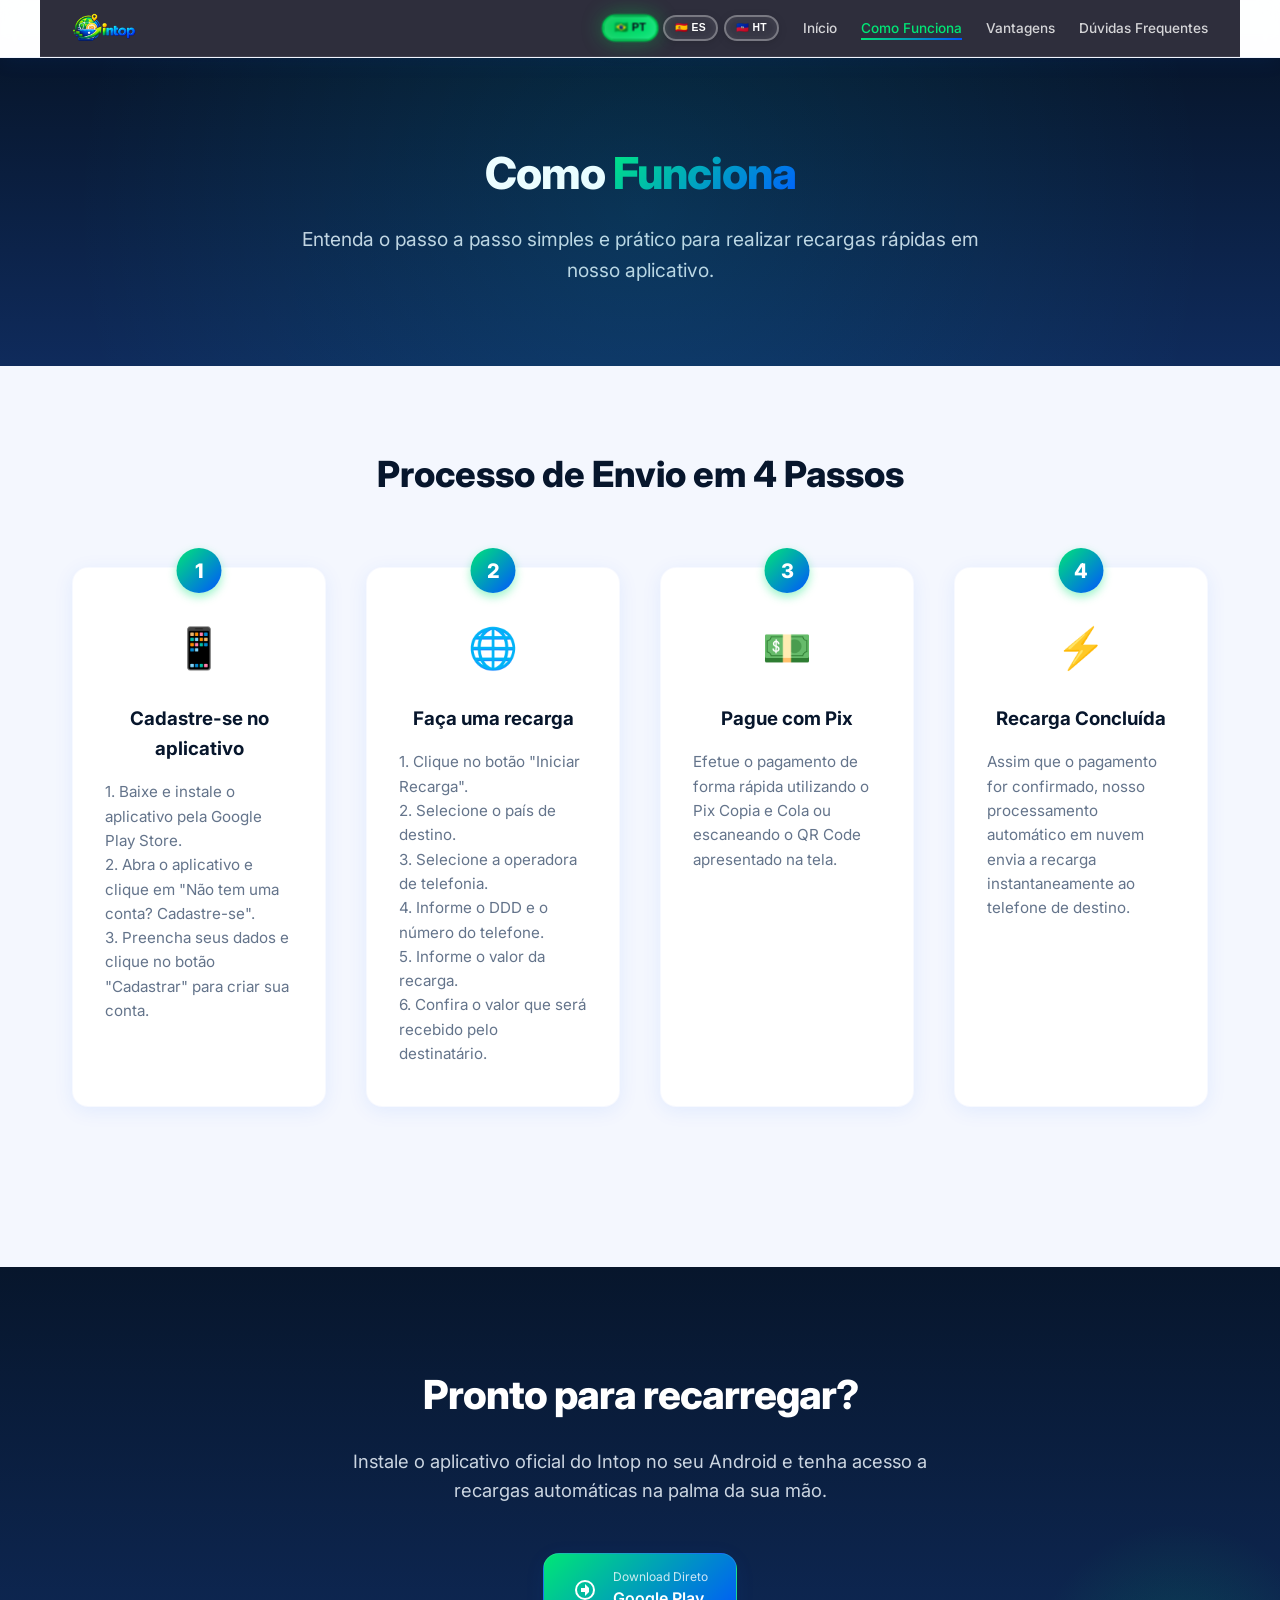
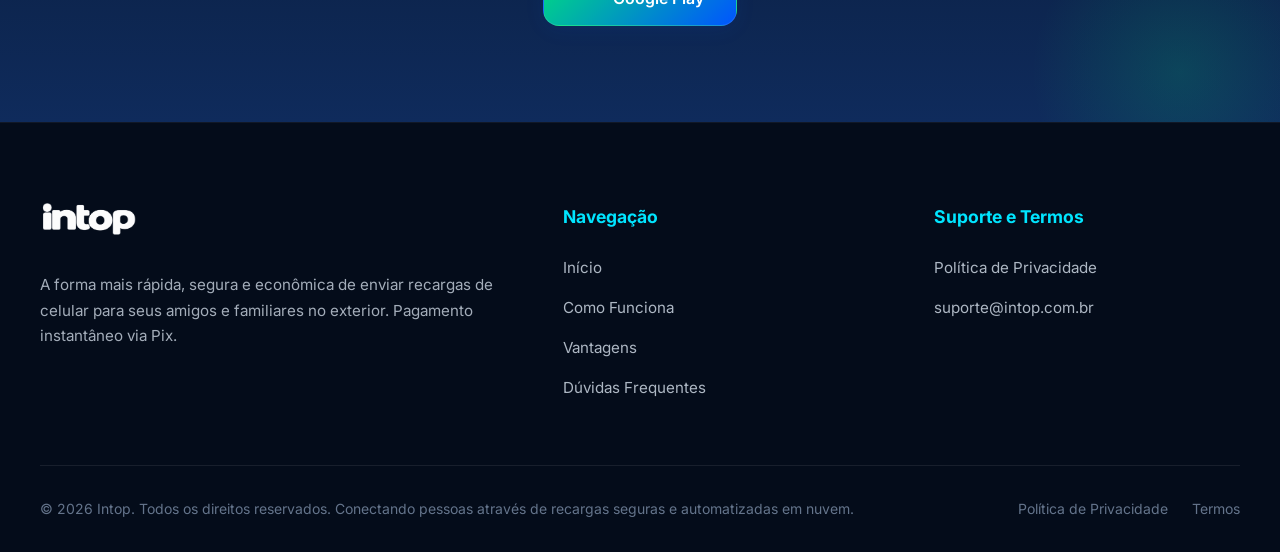
==== commit eff2d1d0: "Add files via upload" ====
--- a/como-funciona.html
+++ b/como-funciona.html
@@ -379,7 +379,6 @@
                 <h4 data-i18n="footer.support">Suporte e Termos</h4>
                 <ul>
                     <li><a href="https://admin.intop.com.br/privacy.html" target="_blank" data-i18n="footer.privacy">Política de Privacidade</a></li>
-                    <li><a href="https://admin.intop.com.br/delete-account.html" target="_blank" data-i18n="footer.delete">Exclusão de Conta</a></li>
                     <li><a href="mailto:suporte@intop.com.br">suporte@intop.com.br</a></li>
                 </ul>
             </div>
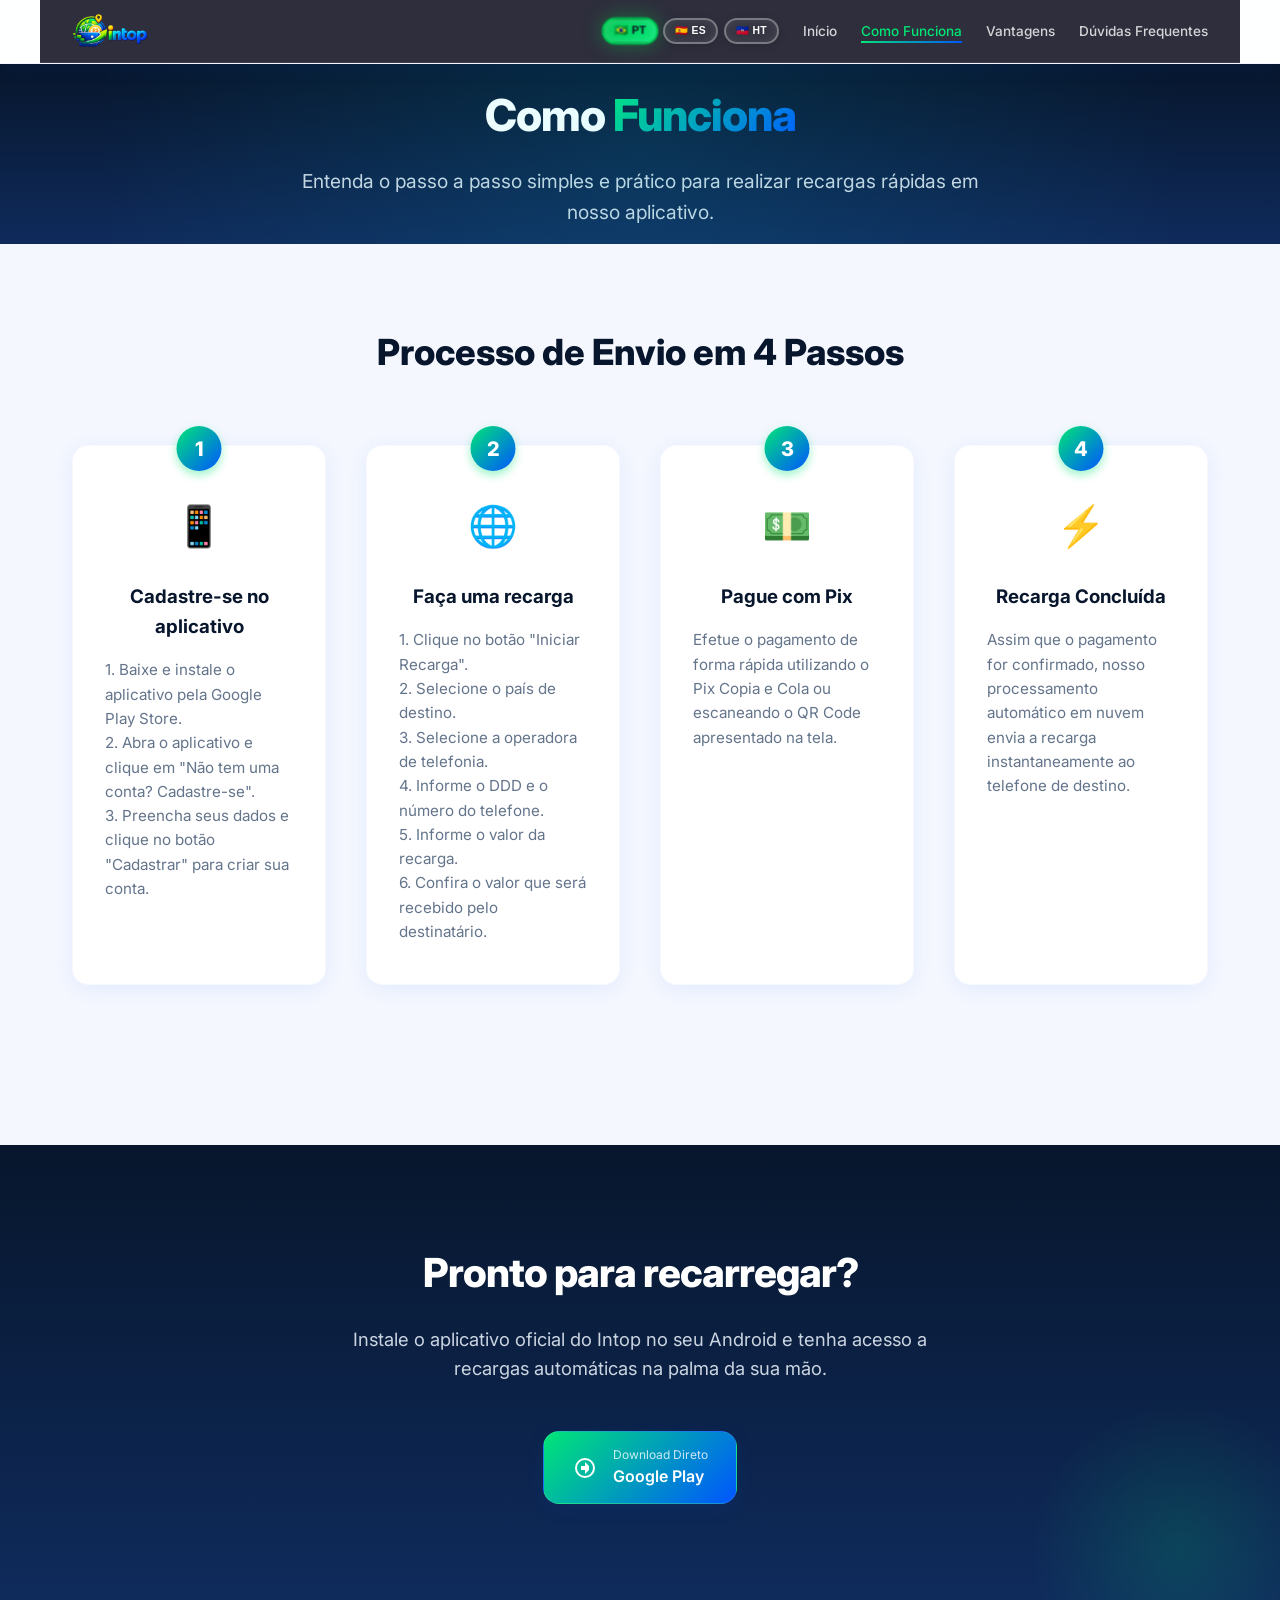
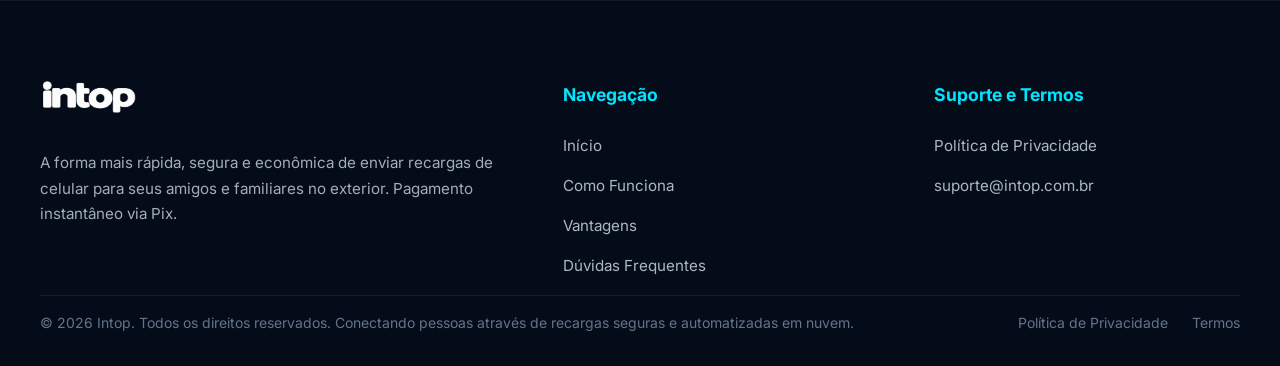
==== commit 306f5dbd: "Add files via upload" ====
--- a/como-funciona.html
+++ b/como-funciona.html
@@ -10,241 +10,7 @@
     <link rel="preconnect" href="https://fonts.gstatic.com" crossorigin>
     <link href="https://fonts.googleapis.com/css2?family=Inter:wght@400;500;600;700;800&display=swap" rel="stylesheet">
     <style>
-        /* ===== LANGUAGE SWITCHER - TOUJOURS VISIBLE ===== */
-        .lang-switcher {
-            display: flex;
-            gap: 6px;
-            align-items: center;
-            flex-shrink: 0;
-            margin-right: 0.5rem;
-        }
-
-        .lang-btn {
-            background: rgba(255, 255, 255, 0.15);
-            border: 2px solid rgba(255, 255, 255, 0.3);
-            color: #ffffff;
-            font-size: 0.65rem;
-            font-weight: 700;
-            padding: 5px 10px;
-            border-radius: 25px;
-            cursor: pointer;
-            transition: all 0.25s ease;
-            text-transform: uppercase;
-            letter-spacing: 0.3px;
-            backdrop-filter: blur(8px);
-            box-shadow: 0 2px 8px rgba(0, 0, 0, 0.15);
-            min-width: 38px;
-            text-align: center;
-            line-height: 1.2;
-        }
-
-        .lang-btn:hover {
-            background: rgba(255, 255, 255, 0.25);
-            border-color: rgba(255, 255, 255, 0.5);
-            transform: scale(1.05);
-            box-shadow: 0 4px 16px rgba(0, 0, 0, 0.25);
-        }
-
-        .lang-btn.active {
-            background: linear-gradient(135deg, #00c853, #00e676);
-            border-color: #00c853;
-            color: #0a0a1a;
-            box-shadow: 0 0 20px rgba(0, 200, 80, 0.4), inset 0 0 12px rgba(255, 255, 255, 0.2);
-            transform: scale(1.05);
-            font-weight: 800;
-        }
-
-        .lang-btn.active:hover {
-            transform: scale(1.08);
-            box-shadow: 0 0 28px rgba(0, 200, 80, 0.5);
-        }
-
-        /* ===== NAVIGATION STRUCTURE ===== */
-        .nav-container {
-            display: flex;
-            align-items: center;
-            justify-content: space-between;
-            padding: 0.75rem 2rem;
-            background: rgba(10, 10, 26, 0.85);
-            backdrop-filter: blur(12px);
-            border-bottom: 1px solid rgba(255, 255, 255, 0.08);
-            position: relative;
-            z-index: 100;
-            gap: 0.5rem;
-        }
-
-        .logo {
-            flex-shrink: 0;
-            margin-right: 0.5rem;
-        }
-
-        .logo img {
-            height: 32px;
-        }
-
-        /* Groupe: boutons langue + liens nav */
-        .nav-right {
-            display: flex;
-            align-items: center;
-            gap: 1rem;
-            flex: 1;
-            justify-content: flex-end;
-        }
-
-        .nav-links {
-            display: flex;
-            list-style: none;
-            gap: 1.5rem;
-            margin: 0;
-            padding: 0;
-            align-items: center;
-        }
-
-        .nav-links li a {
-            color: rgba(255, 255, 255, 0.8);
-            text-decoration: none;
-            font-size: 0.85rem;
-            font-weight: 500;
-            transition: color 0.3s ease;
-            white-space: nowrap;
-        }
-
-        .nav-links li a:hover,
-        .nav-links li a.active {
-            color: #00e676;
-        }
-
-        .btn-download {
-            background: linear-gradient(135deg, #00c853, #00e676);
-            color: #0a0a1a !important;
-            padding: 0.4rem 1.2rem;
-            border-radius: 25px;
-            font-weight: 700 !important;
-            font-size: 0.8rem;
-            transition: all 0.3s ease;
-            box-shadow: 0 4px 15px rgba(0, 200, 80, 0.3);
-        }
-
-        .btn-download:hover {
-            transform: translateY(-2px);
-            box-shadow: 0 6px 25px rgba(0, 200, 80, 0.4);
-            color: #0a0a1a !important;
-        }
-
-        /* Hamburger */
-        .hamburger {
-            display: none;
-            background: none;
-            border: none;
-            color: #fff;
-            font-size: 1.8rem;
-            cursor: pointer;
-            padding: 0 0.5rem;
-            line-height: 1;
-            flex-shrink: 0;
-        }
-
-        /* Mobile Nav Drawer */
-        .mobile-nav {
-            display: none;
-            background: rgba(10, 10, 26, 0.98);
-            backdrop-filter: blur(12px);
-            padding: 1rem 2rem;
-            border-bottom: 1px solid rgba(255, 255, 255, 0.08);
-        }
-
-        .mobile-nav.open {
-            display: block;
-        }
-
-        .mobile-links {
-            display: flex;
-            flex-direction: column;
-            gap: 0.75rem;
-        }
-
-        .mobile-links a {
-            color: rgba(255, 255, 255, 0.8);
-            text-decoration: none;
-            font-size: 1rem;
-            padding: 0.5rem 0;
-            border-bottom: 1px solid rgba(255, 255, 255, 0.05);
-        }
-
-        .mobile-links a:hover,
-        .mobile-links a.active {
-            color: #00e676;
-        }
-
-        .mobile-links .btn-download {
-            display: inline-block;
-            text-align: center;
-            margin-top: 0.5rem;
-        }
-
-        /* ===== RESPONSIVE ===== */
-        @media (max-width: 768px) {
-            .nav-container {
-                padding: 0.75rem 1rem;
-                flex-wrap: nowrap;
-            }
-
-            .nav-links {
-                display: none;
-            }
-
-            .hamburger {
-                display: block;
-            }
-
-            .nav-right {
-                gap: 0.5rem;
-                flex: 0 1 auto;
-            }
-
-            .lang-switcher {
-                margin-right: 0;
-                gap: 4px;
-            }
-
-            .lang-btn {
-                font-size: 0.55rem;
-                padding: 4px 8px;
-                min-width: 32px;
-                border-width: 1.5px;
-            }
-
-            .lang-btn.active {
-                transform: scale(1.02);
-            }
-
-            .mobile-nav.open {
-                display: block;
-            }
-        }
-
-        @media (max-width: 480px) {
-            .lang-btn {
-                font-size: 0.5rem;
-                padding: 3px 6px;
-                min-width: 28px;
-                border-width: 1.5px;
-            }
-
-            .logo img {
-                height: 28px;
-            }
-
-            .nav-container {
-                padding: 0.5rem 0.75rem;
-            }
-        }
-
-        @media (min-width: 769px) {
-            .mobile-nav {
-                display: none !important;
-            }
-        }
+      
     </style>
 </head>
 <body>
--- a/style.css
+++ b/style.css
@@ -208,6 +208,7 @@
 
 /* Hero Section */
 .hero {
+
     display: grid;
     grid-template-columns: 1.2fr 0.8fr;
     gap: 4rem;
@@ -1051,7 +1052,7 @@
     background: var(--gradient-dark);
     color: var(--white);
     text-align: center;
-    padding: 5rem 2rem;
+    padding: 1rem 1rem;
     position: relative;
     overflow: hidden;
 }
@@ -1668,14 +1669,14 @@
 
 .footer-bottom {
     max-width: 1200px;
-    margin: 4rem auto 0;
-    padding-top: 2rem;
+    margin: 1rem auto 0;
+    padding-top: 1rem;
     border-top: 1px solid rgba(255, 255, 255, 0.08);
     display: flex;
     justify-content: space-between;
     align-items: center;
     flex-wrap: wrap;
-    gap: 1.5rem;
+    gap: 1.1rem;
     color: var(--gray);
     font-size: 0.875rem;
 }
@@ -1715,16 +1716,16 @@
     .hero {
         grid-template-columns: 1fr;
         text-align: center;
-        gap: 3rem;
-        padding-top: 3rem;
+        gap: 1rem;
+        padding-top: 1rem;
     }
     
     .hero-text h1 {
-        font-size: 2.75rem;
+        font-size: 1.75rem;
     }
     
     .hero-text p {
-        margin: 0 auto 2.5rem;
+        margin: 0 auto 1rem;
     }
     
     .hero-buttons {
@@ -1733,7 +1734,7 @@
     
     .footer-container {
         grid-template-columns: 1fr;
-        gap: 2.5rem;
+        gap: 0rem;
     }
 }
 
@@ -1754,3 +1755,182 @@
         padding: 2rem 1.5rem;
     }
 }
+ /* ===== LANGUAGE SWITCHER - TOUJOURS VISIBLE ===== */
+        .lang-switcher {
+            display: flex;
+            gap: 6px;
+            align-items: center;
+            flex-shrink: 0;
+            margin-right: 0.5rem;
+        }
+
+        .lang-btn {
+            background: rgba(255, 255, 255, 0.15);
+            border: 2px solid rgba(255, 255, 255, 0.3);
+            color: #ffffff;
+            font-size: 0.65rem;
+            font-weight: 700;
+            padding: 5px 10px;
+            border-radius: 25px;
+            cursor: pointer;
+            transition: all 0.25s ease;
+            text-transform: uppercase;
+            letter-spacing: 0.3px;
+            backdrop-filter: blur(8px);
+            box-shadow: 0 2px 8px rgba(0, 0, 0, 0.15);
+            min-width: 38px;
+            text-align: center;
+            line-height: 1.2;
+        }
+
+        .lang-btn:hover {
+            background: rgba(255, 255, 255, 0.25);
+            border-color: rgba(255, 255, 255, 0.5);
+            transform: scale(1.05);
+            box-shadow: 0 4px 16px rgba(0, 0, 0, 0.25);
+        }
+
+        .lang-btn.active {
+            background: linear-gradient(135deg, #00c853, #00e676);
+            border-color: #00c853;
+            color: #0a0a1a;
+            box-shadow: 0 0 20px rgba(0, 200, 80, 0.4), inset 0 0 12px rgba(255, 255, 255, 0.2);
+            transform: scale(1.05);
+            font-weight: 800;
+        }
+
+        .lang-btn.active:hover {
+            transform: scale(1.08);
+            box-shadow: 0 0 28px rgba(0, 200, 80, 0.5);
+        }
+
+        /* ===== NAVIGATION STRUCTURE ===== */
+        .nav-container {
+            display: flex;
+            align-items: center;
+            justify-content: space-between;
+            padding: 0.75rem 2rem;
+            background: rgba(10, 10, 26, 0.85);
+            backdrop-filter: blur(12px);
+            border-bottom: 1px solid rgba(255, 255, 255, 0.08);
+            position: relative;
+            z-index: 100;
+            gap: 0.5rem;
+        }
+
+        .logo {
+            flex-shrink: 0;
+            margin-right: 0.5rem;
+        }
+
+        /* Groupe: boutons langue + liens nav */
+        .nav-right {
+            display: flex;
+            align-items: center;
+            gap: 1rem;
+            flex: 1;
+            justify-content: flex-end;
+        }
+
+        .nav-links {
+            display: flex;
+            list-style: none;
+            gap: 1.5rem;
+            margin: 0;
+            padding: 0;
+            align-items: center;
+        }
+
+        .nav-links li a {
+            color: rgba(255, 255, 255, 0.8);
+            text-decoration: none;
+            font-size: 0.85rem;
+            font-weight: 500;
+            transition: color 0.3s ease;
+            white-space: nowrap;
+        }
+
+        .nav-links li a:hover,
+        .nav-links li a.active {
+            color: #00e676;
+        }
+
+        /* Hamburger */
+        .hamburger {
+            display: none;
+            background: none;
+            border: none;
+            color: #fff;
+            font-size: 1.8rem;
+            cursor: pointer;
+            padding: 0 0.5rem;
+            line-height: 1;
+            flex-shrink: 0;
+        }
+
+        
+
+        /* ===== RESPONSIVE ===== */
+        @media (max-width: 768px) {
+            .nav-container {
+                padding: 0.75rem 1rem;
+                flex-wrap: nowrap;
+            }
+
+            .nav-links {
+                display: none;
+            }
+
+            .hamburger {
+                display: block;
+            }
+
+            .nav-right {
+                gap: 0.5rem;
+                flex: 0 1 auto;
+            }
+
+            /* Boutons langue toujours visibles sur mobile */
+            .lang-switcher {
+                margin-right: 0;
+                gap: 5px;
+            }
+
+            .lang-btn {
+                font-size: 1rem;
+                padding: 4px 8px;
+                min-width: 32px;
+                border-width: 1.5px;
+            }
+
+            .lang-btn.active {
+                transform: scale(1.02);
+            }
+
+            .mobile-nav.open {
+                display: block;
+            }
+        }
+
+        @media (max-width: 480px) {
+            .lang-btn {
+                font-size: 0.5rem;
+                padding: 3px 6px;
+                min-width: 28px;
+                border-width: 1.5px;
+            }
+
+            .logo img {
+                height: 32px;
+            }
+
+            .nav-container {
+                padding: 0.5rem 0.75rem;
+            }
+        }
+
+        @media (min-width: 769px) {
+            .mobile-nav {
+                display: none !important;
+            }
+        }
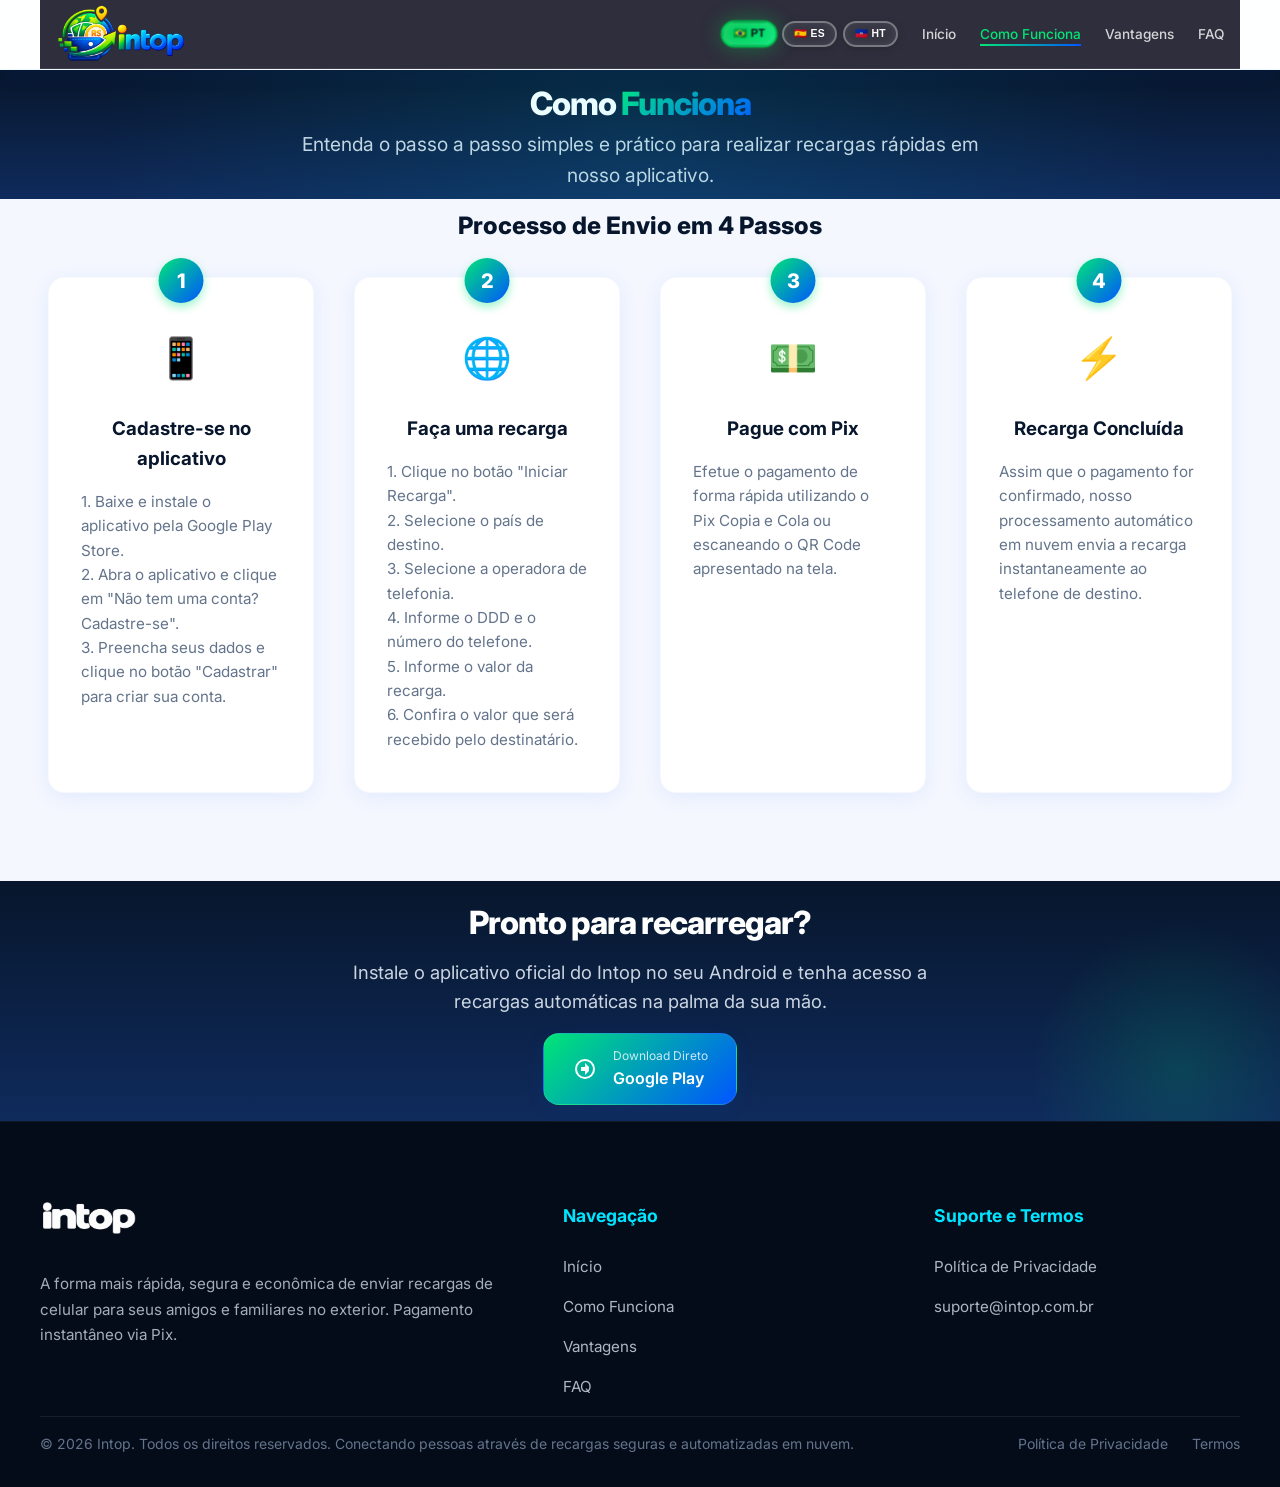
==== commit 6d3c6fdd: "Add files via upload" ====
--- a/como-funciona.html
+++ b/como-funciona.html
@@ -35,7 +35,7 @@
                     <li><a href="index.html" data-i18n="nav.home">Início</a></li>
                     <li><a href="como-funciona.html" class="active" data-i18n="nav.how">Como Funciona</a></li>
                     <li><a href="vantagens.html" data-i18n="nav.benefits">Vantagens</a></li>
-                    <li><a href="duvidas-frequentes.html" data-i18n="nav.faq">Dúvidas Frequentes</a></li>
+                    <li><a href="duvidas-frequentes.html" data-i18n="nav.faq">FAQ</a></li>
                 </ul>
 
                 <!-- Hamburger (mobile) -->
@@ -49,7 +49,7 @@
                 <a href="index.html" data-i18n="nav.home">Início</a>
                 <a href="como-funciona.html" class="active" data-i18n="nav.how">Como Funciona</a>
                 <a href="vantagens.html" data-i18n="nav.benefits">Vantagens</a>
-                <a href="duvidas-frequentes.html" data-i18n="nav.faq">Dúvidas Frequentes</a>
+                <a href="duvidas-frequentes.html" data-i18n="nav.faq">FAQ</a>
             </div>
         </div>
     </header>
@@ -62,7 +62,7 @@
 
     <!-- Steps Section -->
     <section class="section-container">
-        <h2 style="text-align: center; font-size: 2.25rem; color: var(--dark); margin-bottom: 4rem; font-weight: 800;" data-i18n="steps.title">Processo de Envio em 4 Passos</h2>
+        <h2 style="text-align: center; font-size:; color: var(--dark); margin-bottom: 2rem; font-weight: 800;" data-i18n="steps.title">Processo de Envio em 4 Passos</h2>
         <div class="steps-grid">
             
             <div class="step-card">
@@ -138,7 +138,7 @@
                     <li><a href="index.html" data-i18n="nav.home">Início</a></li>
                     <li><a href="como-funciona.html" data-i18n="nav.how">Como Funciona</a></li>
                     <li><a href="vantagens.html" data-i18n="nav.benefits">Nossas Vantagens</a></li>
-                    <li><a href="duvidas-frequentes.html" data-i18n="nav.faq">Dúvidas Frequentes</a></li>
+                    <li><a href="duvidas-frequentes.html" data-i18n="nav.faq">FAQ</a></li>
                 </ul>
             </div>
             <div class="footer-links">
--- a/style.css
+++ b/style.css
@@ -68,7 +68,7 @@
 .nav-container {
     max-width: 1200px;
     margin: 0 auto;
-    padding: 0.8rem 2rem;
+    padding: 0.6rem 2rem;
     display: flex;
     justify-content: space-between;
     align-items: center;
@@ -84,11 +84,7 @@
     text-shadow: 1px 1px 0px rgba(255,255,255,0.8);
 }
 
-.logo-img {
-    height: 70px;
-    width: auto;
-    object-fit: contain;
-}
+
 
 .logo-img-fone {
     height: 70px;
@@ -193,7 +189,7 @@
 }
 
 .page-banner p {
-    font-size: 1.2rem;
+    font-size: 1rem;
     color: var(--gray-light);
     max-width: 700px;
     margin: 0 auto;
@@ -203,7 +199,7 @@
 .section-container {
     max-width: 1200px;
     margin: 0 auto;
-    padding: 2rem 2rem;
+    padding: 0.5rem 0.5rem;
 }
 
 /* Hero Section */
@@ -576,11 +572,11 @@
 
 .advantage-card {
     background: var(--white);
-    padding: 2.5rem;
+    padding: 1rem;
     border-radius: var(--border-radius);
     box-shadow: var(--shadow);
     display: flex;
-    gap: 1.5rem;
+    gap: 1rem;
     border: 1px solid rgba(0, 85, 255, 0.02);
     transition: var(--transition);
 }
@@ -606,9 +602,9 @@
 }
 
 .advantage-info h3 {
-    margin-bottom: 0.75rem;
+    margin-bottom: 0.10rem;
     color: var(--dark);
-    font-weight: 700;
+    font-weight: 500;
     font-size: 1.2rem;
 }
 
@@ -691,7 +687,7 @@
     background: var(--gradient-dark);
     color: var(--white);
     text-align: center;
-    padding: 1rem 2rem;
+    padding: 0.6rem 0.6rem;
     position: relative;
     overflow: hidden;
 }
@@ -710,7 +706,7 @@
 .cta-section h2 {
     font-size: 2.5rem;
     font-weight: 800;
-    margin-bottom: 1.2rem;
+    margin-bottom: 0.6rem;
     letter-spacing: -1px;
 }
 
@@ -718,7 +714,7 @@
     font-size: 1.15rem;
     color: var(--gray-light);
     max-width: 600px;
-    margin: 0 auto 3rem;
+    margin: 0 auto 1rem;
 }
 
 /* Footer Section */
@@ -937,7 +933,7 @@
 .nav-container {
     max-width: 1200px;
     margin: 0 auto;
-    padding: 0.8rem 2rem;
+    padding: 0.6rem 2rem;
     display: flex;
     justify-content: space-between;
     align-items: center;
@@ -949,12 +945,12 @@
     color: var(--primary-blue);
     display: flex;
     align-items: center;
-    gap: 0.5rem;
+    gap: 0.1rem;
     text-shadow: 1px 1px 0px rgba(255,255,255,0.8);
 }
 
 .logo-img {
-    height: 38px;
+    height: 65px;
     width: auto;
     object-fit: contain;
 }
@@ -1052,7 +1048,7 @@
     background: var(--gradient-dark);
     color: var(--white);
     text-align: center;
-    padding: 1rem 1rem;
+    padding: 0.5rem 0.5rem;
     position: relative;
     overflow: hidden;
 }
@@ -1069,9 +1065,9 @@
 }
 
 .page-banner h1 {
-    font-size: 2.75rem;
-    font-weight: 800;
-    margin-bottom: 1rem;
+    font-size: 2rem;
+    font-weight: 800;
+    margin-bottom: 0rem;
     letter-spacing: -1px;
 }
 
@@ -1092,7 +1088,7 @@
 .section-container {
     max-width: 1200px;
     margin: 0 auto;
-    padding: 5rem 2rem;
+    padding: 0.5rem 0.5rem;
 }
 
 /* Hero Section */
@@ -1479,22 +1475,10 @@
     border-color: rgba(0, 85, 255, 0.08);
 }
 
-.advantage-icon-box {
-    background: var(--gradient-brand);
-    color: var(--white);
-    width: 60px;
-    height: 60px;
-    border-radius: 16px;
-    display: flex;
-    align-items: center;
-    justify-content: center;
-    font-size: 1.75rem;
-    flex-shrink: 0;
-    box-shadow: 0 4px 12px rgba(0, 230, 118, 0.3);
-}
+
 
 .advantage-info h3 {
-    margin-bottom: 0.75rem;
+    margin-bottom: 0.10rem;
     color: var(--dark);
     font-weight: 700;
     font-size: 1.2rem;
@@ -1579,7 +1563,7 @@
     background: var(--gradient-dark);
     color: var(--white);
     text-align: center;
-    padding: 6rem 2rem;
+    padding: 1rem 1rem;
     position: relative;
     overflow: hidden;
 }
@@ -1596,9 +1580,9 @@
 }
 
 .cta-section h2 {
-    font-size: 2.5rem;
-    font-weight: 800;
-    margin-bottom: 1.2rem;
+    font-size: 2rem;
+    font-weight: 800;
+    margin-bottom: rem;
     letter-spacing: -1px;
 }
 
@@ -1606,7 +1590,7 @@
     font-size: 1.15rem;
     color: var(--gray-light);
     max-width: 600px;
-    margin: 0 auto 3rem;
+    margin: 0 auto 1rem;
 }
 
 /* Footer Section */
@@ -1809,7 +1793,7 @@
             display: flex;
             align-items: center;
             justify-content: space-between;
-            padding: 0.75rem 2rem;
+            padding: 0.10rem 1rem;
             background: rgba(10, 10, 26, 0.85);
             backdrop-filter: blur(12px);
             border-bottom: 1px solid rgba(255, 255, 255, 0.08);
@@ -1873,7 +1857,7 @@
         /* ===== RESPONSIVE ===== */
         @media (max-width: 768px) {
             .nav-container {
-                padding: 0.75rem 1rem;
+                padding: 0.10rem 1rem;
                 flex-wrap: nowrap;
             }
 
@@ -1897,7 +1881,7 @@
             }
 
             .lang-btn {
-                font-size: 1rem;
+                font-size: 2rem;
                 padding: 4px 8px;
                 min-width: 32px;
                 border-width: 1.5px;
@@ -1914,18 +1898,18 @@
 
         @media (max-width: 480px) {
             .lang-btn {
-                font-size: 0.5rem;
+                font-size: 0.6rem;
                 padding: 3px 6px;
                 min-width: 28px;
                 border-width: 1.5px;
             }
 
             .logo img {
-                height: 32px;
+                height: 50px;
             }
 
             .nav-container {
-                padding: 0.5rem 0.75rem;
+                padding: 0.1rem 0.75rem;
             }
         }
 
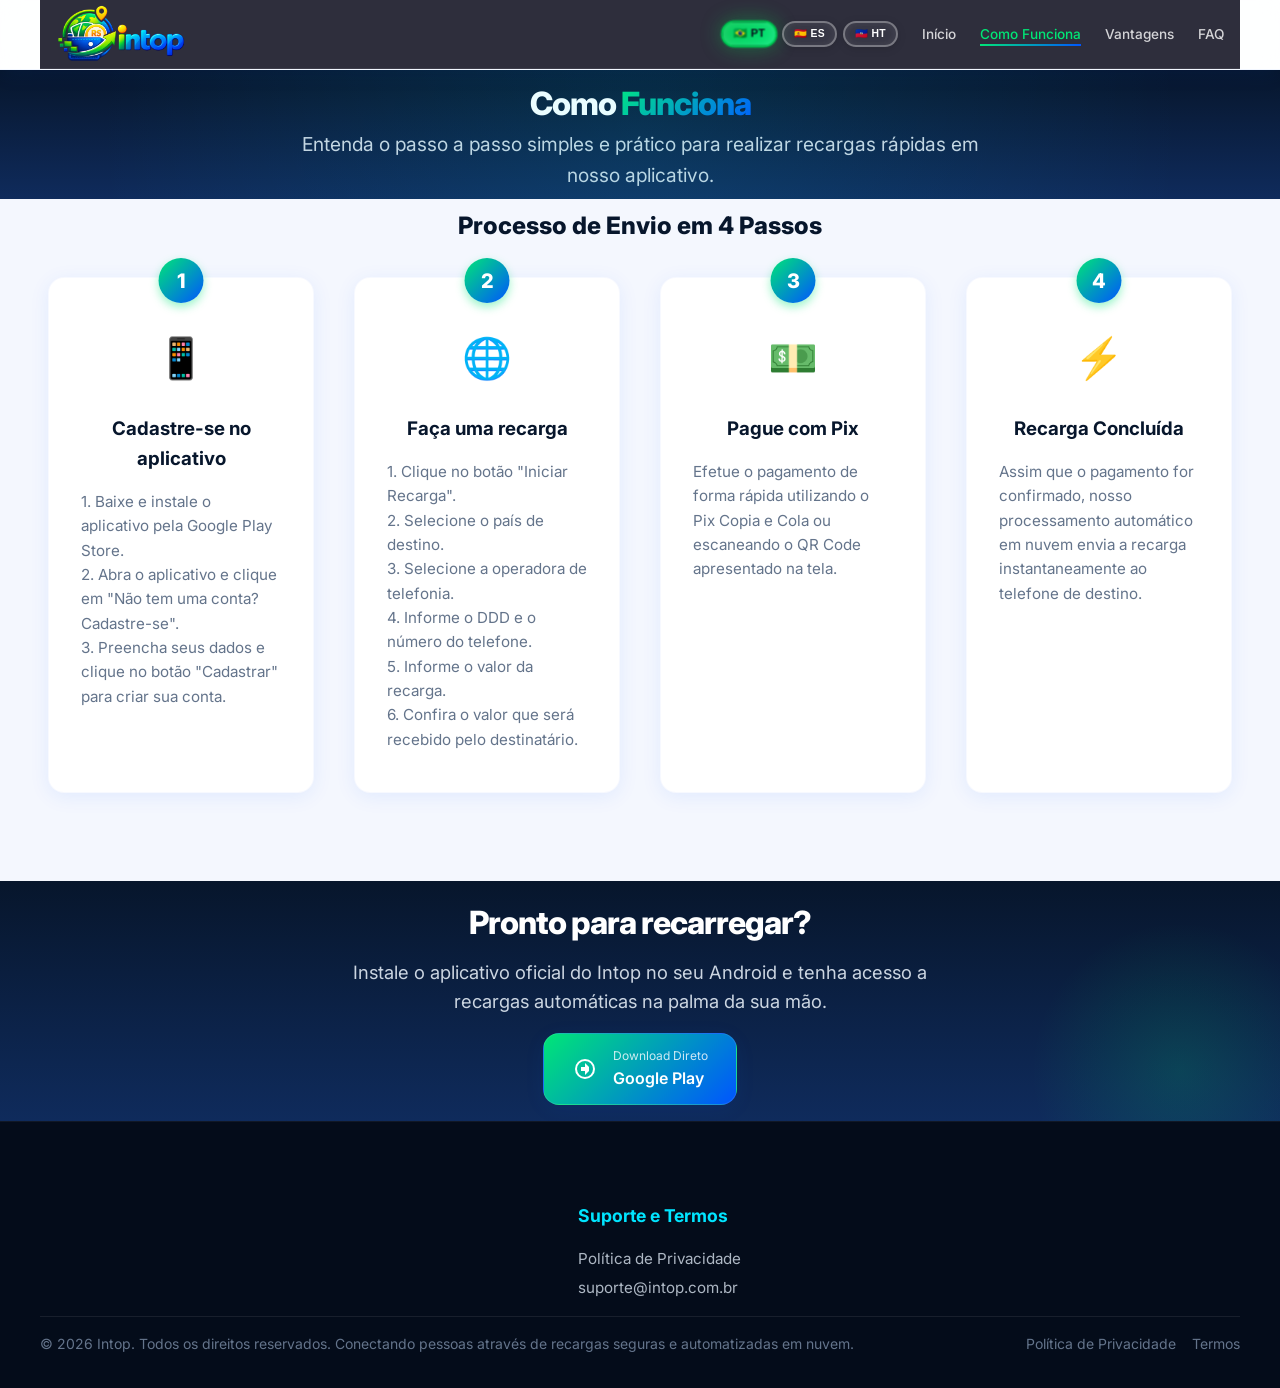
==== commit 21259473: "Add files via upload" ====
--- a/como-funciona.html
+++ b/como-funciona.html
@@ -127,20 +127,11 @@
     <footer>
         <div class="footer-container">
             <div class="footer-about">
-                <h3>
-                    <img src="logo-text.png" alt="Intop" class="logo-img" style="height: 32px; filter: brightness(0) invert(1);" onerror="this.style.display='none'; this.nextElementSibling.style.display='inline-block';"><span class="logo-fallback" style="display:none;">Intop<span style="color:var(--accent-green);">.</span></span>
-                </h3>
-                <p data-i18n="footer.about">A forma mais rápida, segura e econômica de enviar recargas de celular para seus amigos e familiares no exterior. Pagamento instantâneo via Pix.</p>
+
+                
             </div>
-            <div class="footer-links">
-                <h4 data-i18n="footer.navigation">Navegação</h4>
-                <ul>
-                    <li><a href="index.html" data-i18n="nav.home">Início</a></li>
-                    <li><a href="como-funciona.html" data-i18n="nav.how">Como Funciona</a></li>
-                    <li><a href="vantagens.html" data-i18n="nav.benefits">Nossas Vantagens</a></li>
-                    <li><a href="duvidas-frequentes.html" data-i18n="nav.faq">FAQ</a></li>
-                </ul>
-            </div>
+           
+
             <div class="footer-links">
                 <h4 data-i18n="footer.support">Suporte e Termos</h4>
                 <ul>
--- a/style.css
+++ b/style.css
@@ -726,17 +726,17 @@
 }
 
 .footer-container {
-    max-width: 1200px;
+    max-width: 900px;
     margin: 0 auto;
     display: grid;
     grid-template-columns: 1.5fr 1fr 1fr;
-    gap: 4rem;
+    gap: 1rem;
 }
 
 .footer-about h3 {
-    font-size: 1.75rem;
-    font-weight: 800;
-    margin-bottom: 1.5rem;
+    font-size: 1.40rem;
+    font-weight: 800;
+    margin-bottom: 1rem;
     background: var(--gradient-brand);
     -webkit-background-clip: text;
     -webkit-text-fill-color: transparent;
@@ -842,7 +842,7 @@
     
     .footer-container {
         grid-template-columns: 1fr;
-        gap: 2.5rem;
+        gap: 1rem;
     }
 }
 
@@ -1602,17 +1602,17 @@
 }
 
 .footer-container {
-    max-width: 1200px;
+    max-width: 900px;
     margin: 0 auto;
     display: grid;
     grid-template-columns: 1.5fr 1fr 1fr;
-    gap: 4rem;
+    gap: 1rem;
 }
 
 .footer-about h3 {
-    font-size: 1.75rem;
-    font-weight: 800;
-    margin-bottom: 1.5rem;
+    font-size: 1.40rem;
+    font-weight: 800;
+    margin-bottom: 1rem;
     background: var(--gradient-brand);
     -webkit-background-clip: text;
     -webkit-text-fill-color: transparent;
@@ -1628,14 +1628,14 @@
 .footer-links h4 {
     font-size: 1.1rem;
     font-weight: 700;
-    margin-bottom: 1.5rem;
+    margin-bottom: 1rem;
     color: var(--accent-cyan);
 }
 
 .footer-links ul {
     display: flex;
     flex-direction: column;
-    gap: 0.9rem;
+    gap: 0.2rem;
 }
 
 .footer-links a {
@@ -1667,7 +1667,7 @@
 
 .footer-bottom-links {
     display: flex;
-    gap: 1.5rem;
+    gap: 1rem;
 }
 
 .footer-bottom-links a {
@@ -1883,7 +1883,7 @@
             .lang-btn {
                 font-size: 2rem;
                 padding: 4px 8px;
-                min-width: 32px;
+                min-width: 38px;
                 border-width: 1.5px;
             }
 
